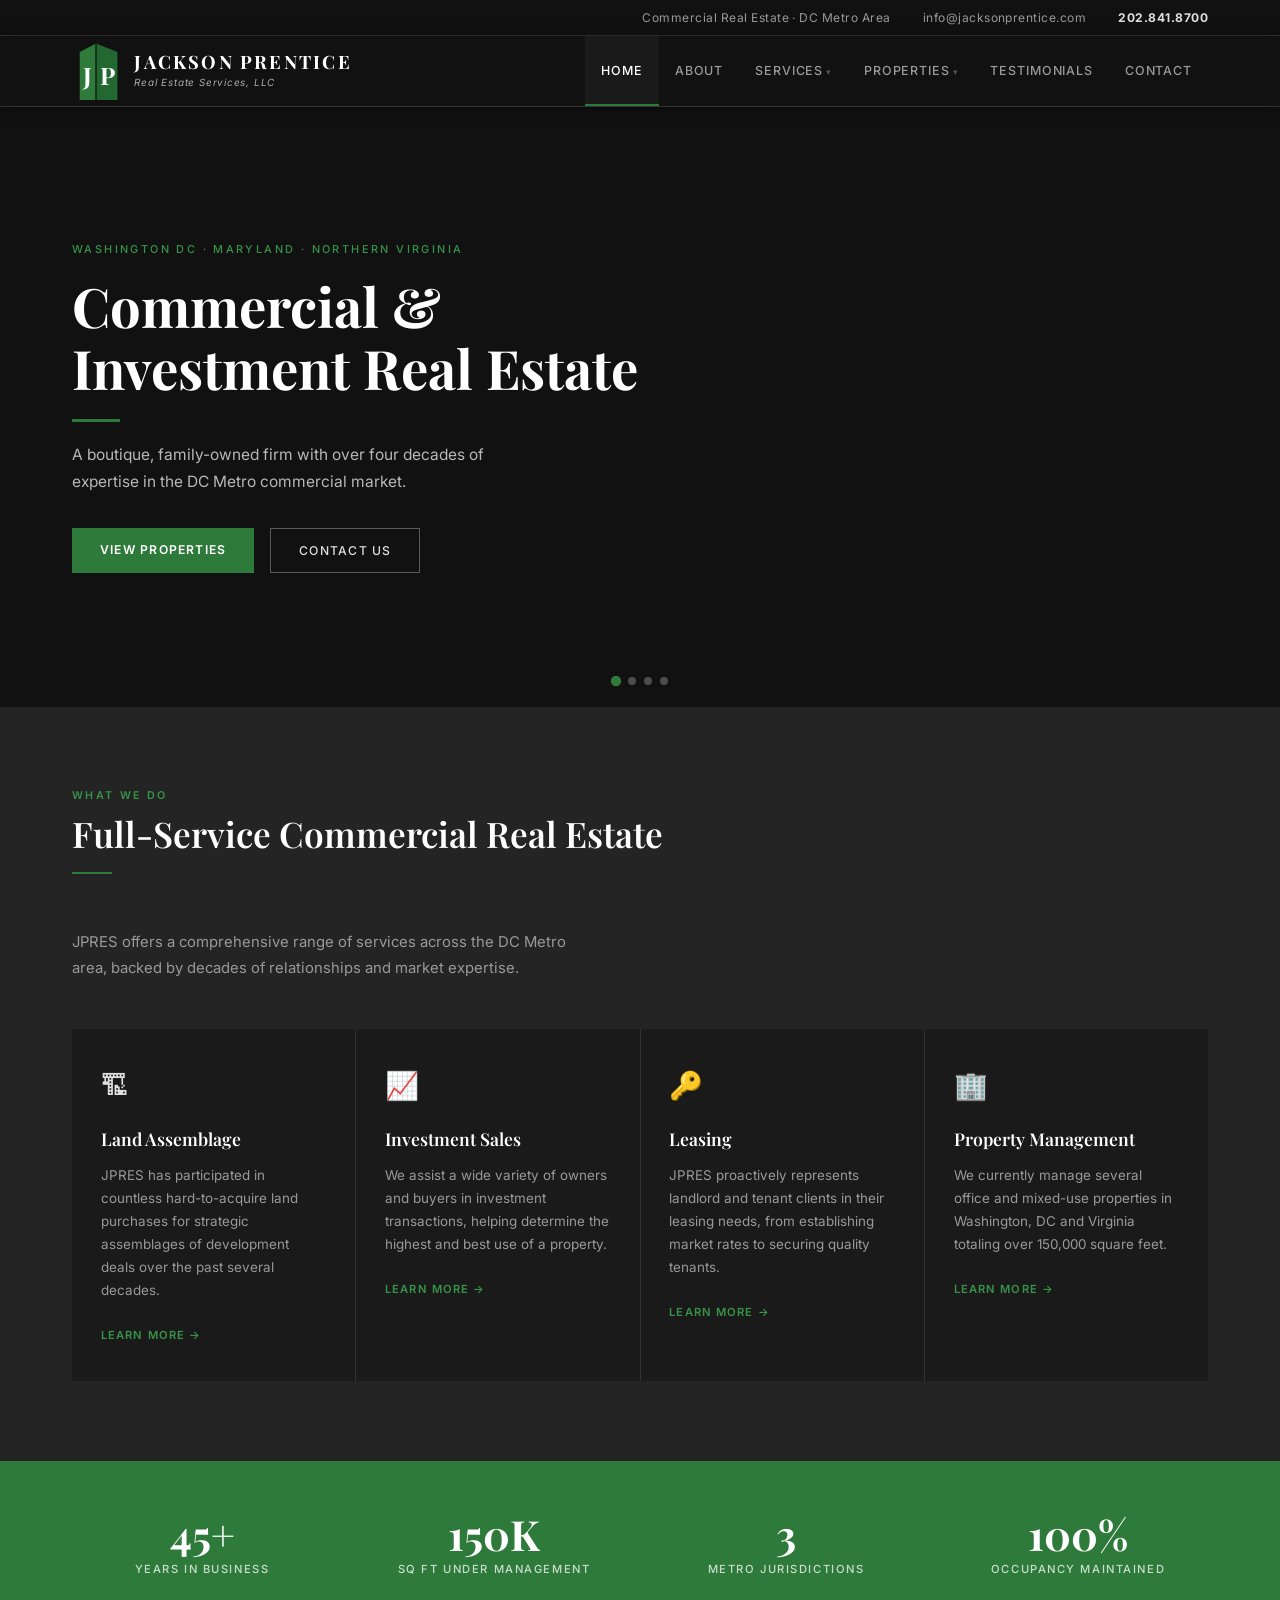
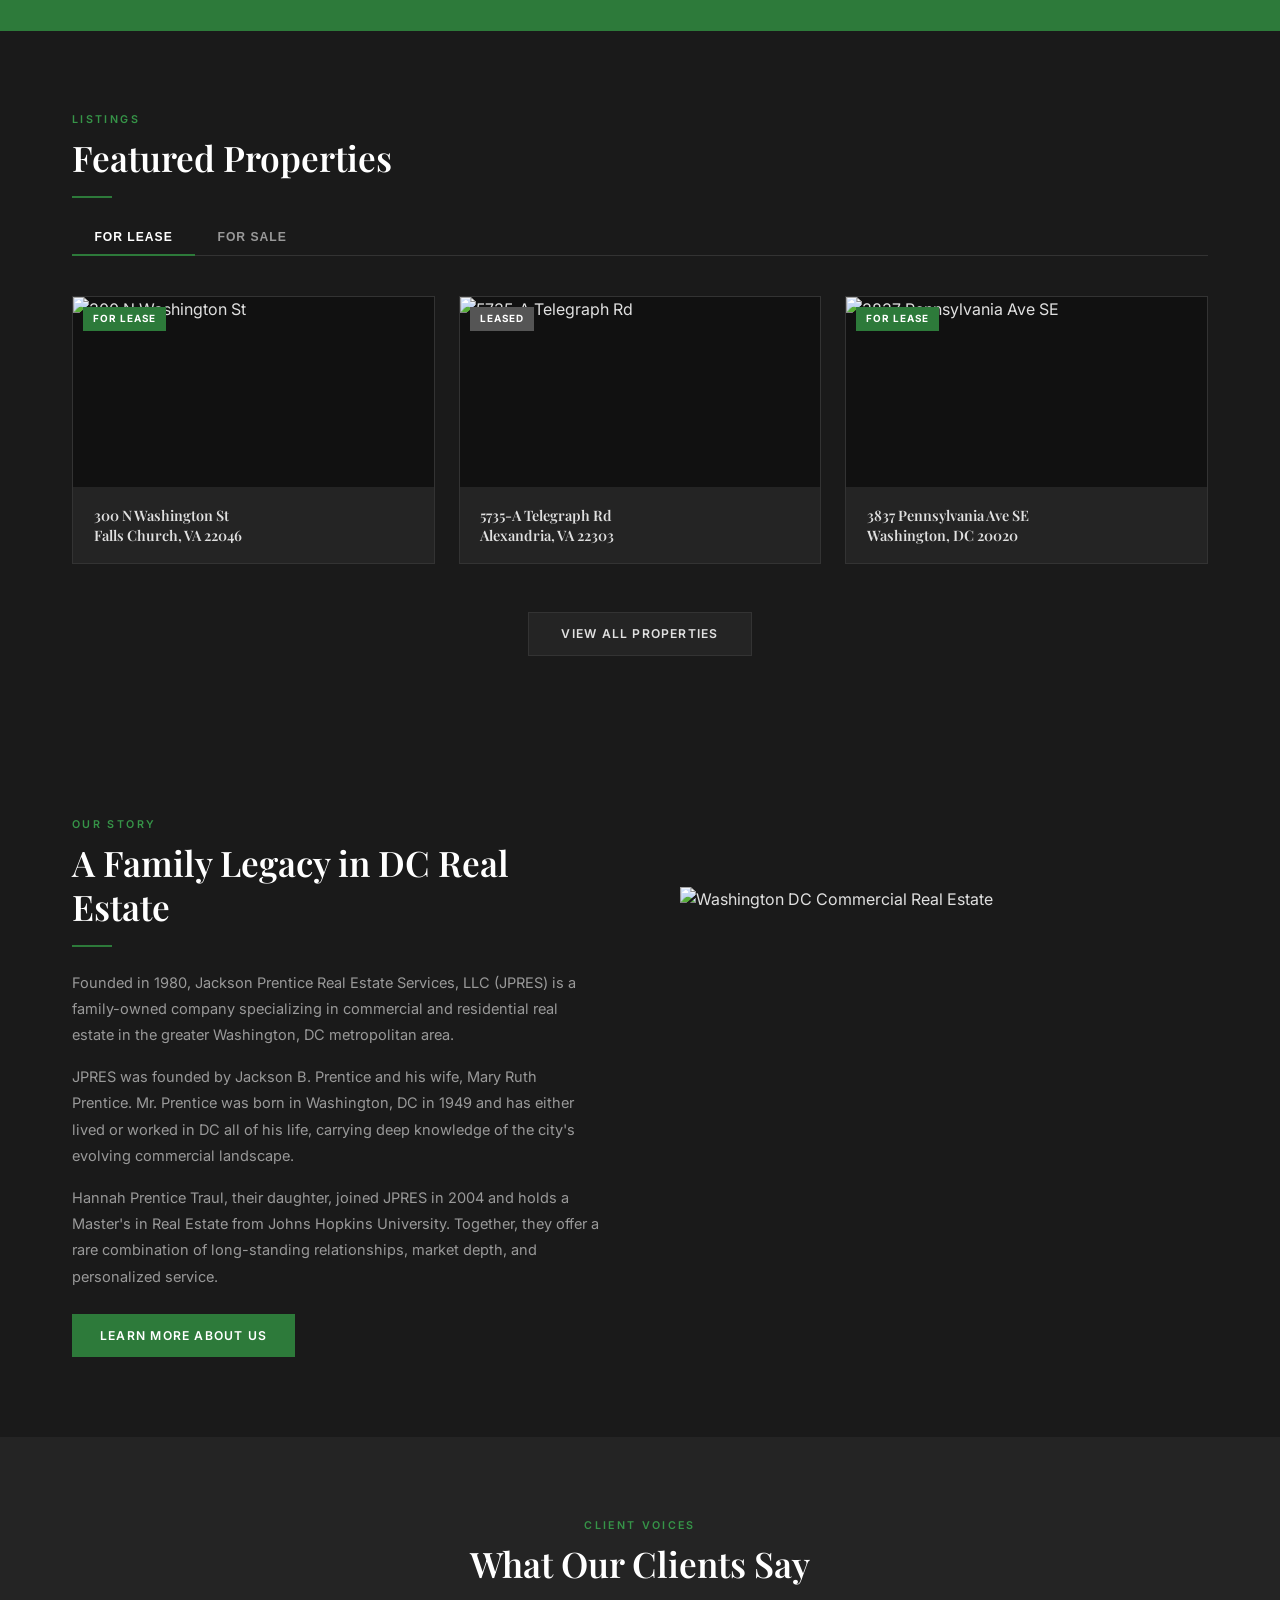
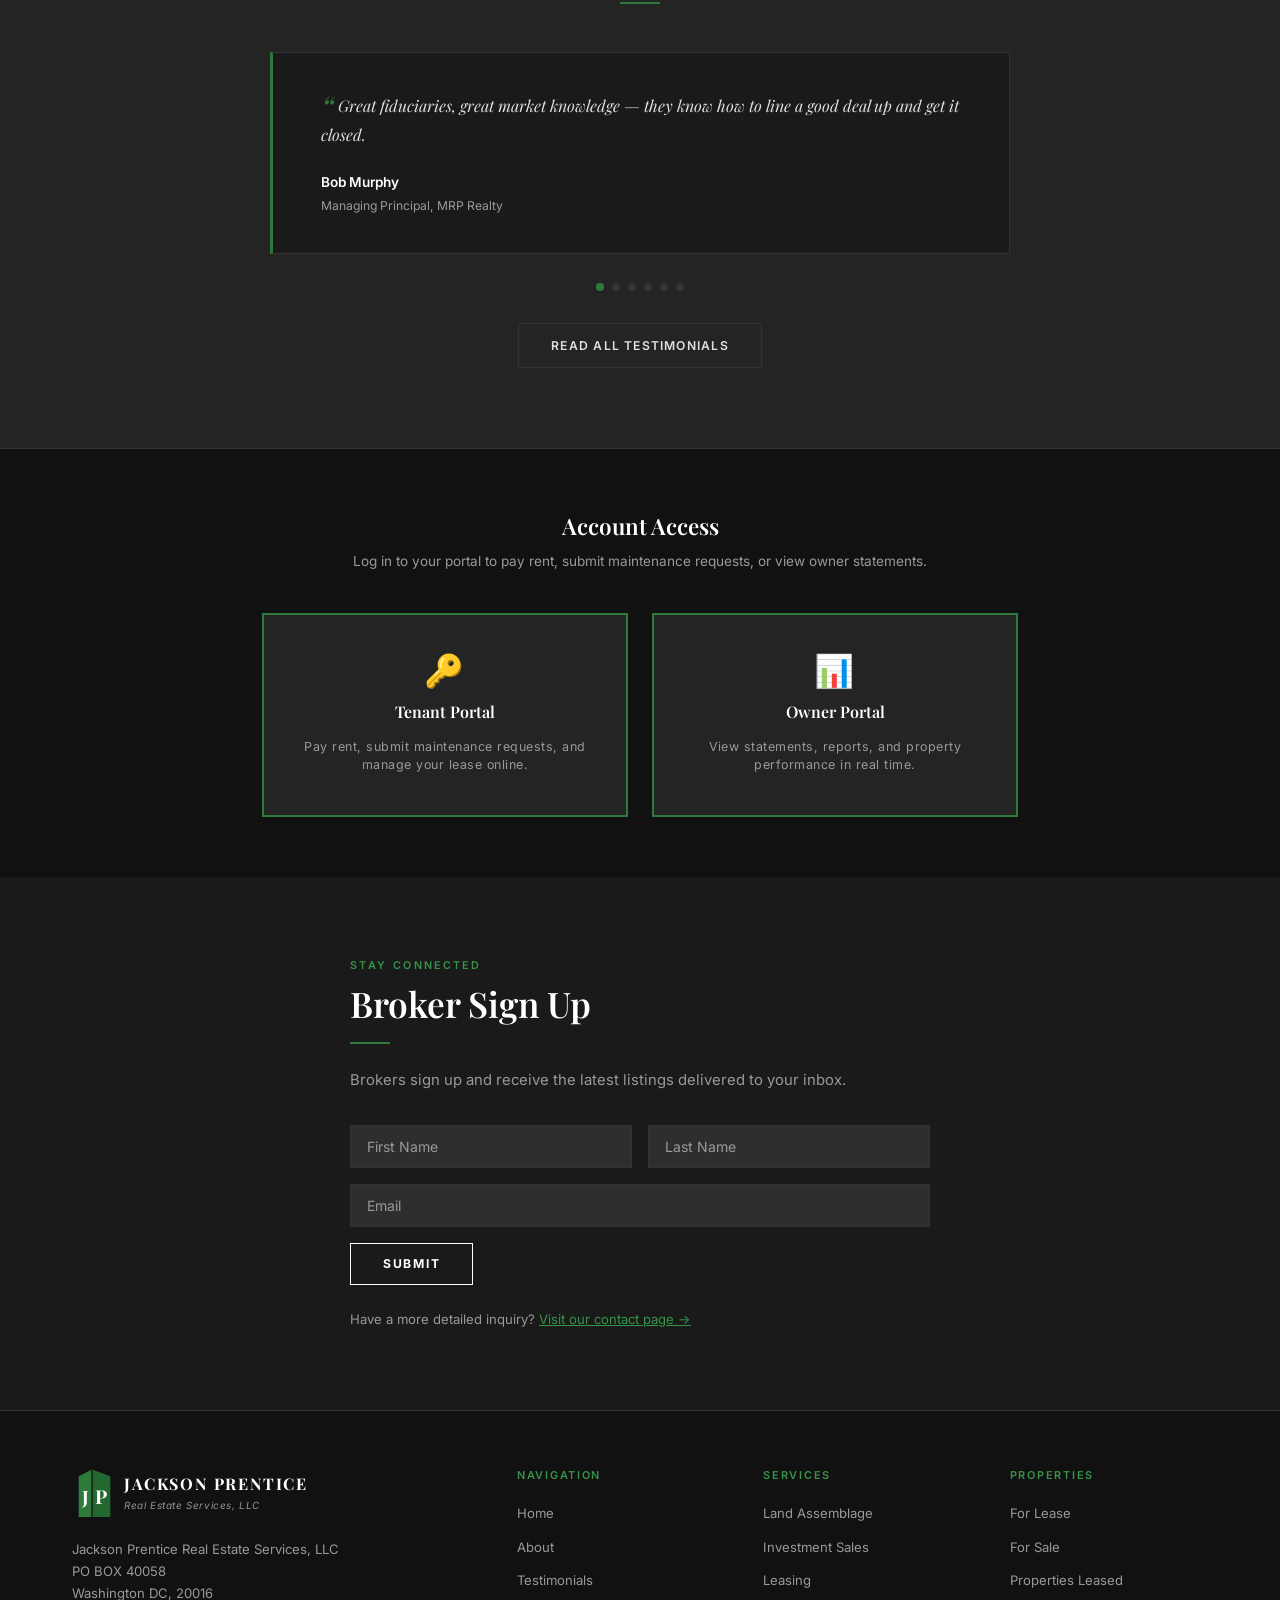
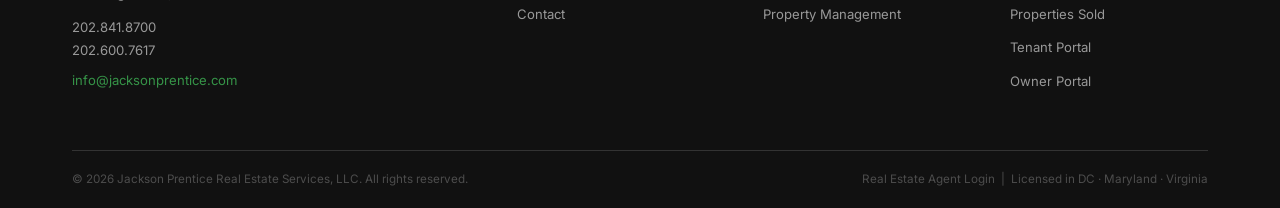
==== index.html @ 0c555060 "Switch J and P font to Playfair Display to match original logo" ====
<!DOCTYPE html>
<html lang="en">
<head>
<meta charset="UTF-8">
<meta name="viewport" content="width=device-width, initial-scale=1.0">
<title>Jackson Prentice Real Estate Services | Washington DC Commercial Real Estate</title>
<meta name="description" content="Jackson Prentice Real Estate Services specializes in buying and selling commercial and investment real estate in Washington DC, Northern Virginia, and the DC Metropolitan Area.">
<link rel="preconnect" href="https://fonts.googleapis.com">
<link rel="preconnect" href="https://fonts.gstatic.com" crossorigin>
<link href="https://fonts.googleapis.com/css2?family=Playfair+Display:wght@400;500;600;700&family=Inter:wght@300;400;500;600&display=swap" rel="stylesheet">
<link rel="stylesheet" href="shared.css">
</head>
<body>

<!-- TOP BAR -->
<div class="top-bar">
  <div class="inner">
    <span>Commercial Real Estate · DC Metro Area</span>
    <a href="mailto:info@jacksonprentice.com">info@jacksonprentice.com</a>
    <a href="tel:2028418700"><strong>202.841.8700</strong></a>
  </div>
</div>

<!-- NAV -->
<nav>
  <div class="nav-inner">
    <a href="index.html" class="logo">
      <svg class="logo-icon" viewBox="0 0 56 72" xmlns="http://www.w3.org/2000/svg"><polygon points="9,14 28,4 28,70 9,70" fill="#2d7a3a"/><polygon points="28,4 53,14 53,70 28,70" fill="#236830"/><line x1="28" y1="4" x2="28" y2="70" stroke="#111" stroke-width="1.5"/><text x="18" y="52" font-family="Playfair Display,serif" font-size="28" font-weight="700" fill="white" text-anchor="middle">J</text><text x="41" y="52" font-family="Playfair Display,serif" font-size="28" font-weight="700" fill="white" text-anchor="middle">P</text></svg>
      <div class="logo-text">
        <span class="logo-title">Jackson Prentice</span>
        <span class="logo-sub">Real Estate Services, LLC</span>
      </div>
    </a>
    <ul class="nav-links">
      <li><a href="index.html" class="active">Home</a></li>
      <li><a href="about.html">About</a></li>
      <li class="has-dropdown">
        <a href="services.html">Services</a>
        <ul class="dropdown">
          <li><a href="services.html#land-assemblage">Land Assemblage</a></li>
          <li><a href="services.html#investment-sales">Investment Sales</a></li>
          <li><a href="services.html#leasing">Leasing</a></li>
          <li><a href="property-management.html">Property Management</a></li>
        </ul>
      </li>
      <li class="has-dropdown">
        <a href="listings.html">Properties</a>
        <ul class="dropdown">
          <li><a href="listings.html#for-lease">For Lease</a></li>
          <li><a href="listings.html#for-sale">For Sale</a></li>
          <li><a href="listings.html#leased">Properties Leased</a></li>
          <li><a href="listings.html#sold">Properties Sold</a></li>
          <li><a href="listings.html#residential">Residential</a></li>
        </ul>
      </li>
      <li><a href="testimonials.html">Testimonials</a></li>
      <li><a href="contact.html">Contact</a></li>
    </ul>
    <button class="hamburger" onclick="document.querySelector('.mobile-nav').classList.add('open')" aria-label="Open menu">
      <span></span><span></span><span></span>
    </button>
  </div>
</nav>

<!-- MOBILE NAV -->
<div class="mobile-nav">
  <button class="mobile-nav-close" onclick="this.parentElement.classList.remove('open')">✕</button>
  <a href="index.html">Home</a>
  <a href="about.html">About</a>
  <a href="services.html">Services</a>
  <a href="services.html#land-assemblage" class="sub">Land Assemblage</a>
  <a href="services.html#investment-sales" class="sub">Investment Sales</a>
  <a href="services.html#leasing" class="sub">Leasing</a>
  <a href="property-management.html" class="sub">Property Management</a>
  <a href="listings.html">Properties</a>
  <a href="testimonials.html">Testimonials</a>
  <a href="contact.html">Contact</a>
  <a href="tel:2028418700" style="margin-top:1.5rem;color:var(--green-hover);">202.841.8700</a>
</div>

<!-- HERO -->
<section class="hero">
  <div class="slide active" style="background-image:url('https://www.jacksonprentice.com/wp-content/uploads/2016/03/img3-1600x625.jpg')"></div>
  <div class="slide" style="background-image:url('https://www.jacksonprentice.com/wp-content/uploads/2016/03/slide2-1600x625.jpg')"></div>
  <div class="slide" style="background-image:url('https://www.jacksonprentice.com/wp-content/uploads/2016/03/slide3-1600x625.jpg')"></div>
  <div class="slide" style="background-image:url('https://www.jacksonprentice.com/wp-content/uploads/2016/03/slide4-1600x625.jpg')"></div>
  <div class="hero-content">
    <span class="hero-eyebrow">Washington DC · Maryland · Northern Virginia</span>
    <h1>Commercial &amp; Investment Real Estate</h1>
    <div class="hero-line"></div>
    <p>A boutique, family-owned firm with over four decades of expertise in the DC Metro commercial market.</p>
    <div class="hero-btns">
      <a href="listings.html" class="btn-green">View Properties</a>
      <a href="contact.html" class="btn-outline">Contact Us</a>
    </div>
  </div>
  <div class="slide-dots">
    <button class="dot active" onclick="goToSlide(0)"></button>
    <button class="dot" onclick="goToSlide(1)"></button>
    <button class="dot" onclick="goToSlide(2)"></button>
    <button class="dot" onclick="goToSlide(3)"></button>
  </div>
</section>

<!-- SERVICES -->
<section class="services" id="services">
  <div class="container">
    <div class="services-header">
      <div>
        <span class="section-label">What We Do</span>
        <h2 class="section-title">Full-Service Commercial Real Estate</h2>
        <div class="section-divider"></div>
      </div>
      <p class="section-intro">JPRES offers a comprehensive range of services across the DC Metro area, backed by decades of relationships and market expertise.</p>
    </div>
    <div class="services-grid">
      <div class="service-card">
        <span class="service-icon">🏗</span>
        <h3>Land Assemblage</h3>
        <p>JPRES has participated in countless hard-to-acquire land purchases for strategic assemblages of development deals over the past several decades.</p>
        <a href="services.html#land-assemblage" class="service-link">Learn More →</a>
      </div>
      <div class="service-card">
        <span class="service-icon">📈</span>
        <h3>Investment Sales</h3>
        <p>We assist a wide variety of owners and buyers in investment transactions, helping determine the highest and best use of a property.</p>
        <a href="services.html#investment-sales" class="service-link">Learn More →</a>
      </div>
      <div class="service-card">
        <span class="service-icon">🔑</span>
        <h3>Leasing</h3>
        <p>JPRES proactively represents landlord and tenant clients in their leasing needs, from establishing market rates to securing quality tenants.</p>
        <a href="services.html#leasing" class="service-link">Learn More →</a>
      </div>
      <div class="service-card">
        <span class="service-icon">🏢</span>
        <h3>Property Management</h3>
        <p>We currently manage several office and mixed-use properties in Washington, DC and Virginia totaling over 150,000 square feet.</p>
        <a href="property-management.html" class="service-link">Learn More →</a>
      </div>
    </div>
  </div>
</section>

<!-- STATS -->
<div class="stats-band">
  <div class="container">
    <div class="stats-grid">
      <div><div class="stat-num">45+</div><div class="stat-label">Years in Business</div></div>
      <div><div class="stat-num">150K</div><div class="stat-label">Sq Ft Under Management</div></div>
      <div><div class="stat-num">3</div><div class="stat-label">Metro Jurisdictions</div></div>
      <div><div class="stat-num">100%</div><div class="stat-label">Occupancy Maintained</div></div>
    </div>
  </div>
</div>

<!-- PROPERTIES -->
<section class="properties" id="properties">
  <div class="container">
    <span class="section-label">Listings</span>
    <h2 class="section-title">Featured Properties</h2>
    <div class="section-divider"></div>
    <div class="prop-tabs">
      <button class="prop-tab active" onclick="switchTab(this,'for-lease')">For Lease</button>
      <button class="prop-tab" onclick="switchTab(this,'for-sale')">For Sale</button>
    </div>
    <div class="prop-panel active" id="for-lease">
      <div class="prop-grid">
        <a href="listing-300-n-washington.html" class="prop-card">
          <div class="prop-img">
            <img src="https://www.jacksonprentice.com/wp-content/uploads/2016/08/IMG_3633-300x225.jpg" alt="300 N Washington St" loading="lazy">
            <span class="prop-badge">For Lease</span>
          </div>
          <div class="prop-info"><h4>300 N Washington St<br>Falls Church, VA 22046</h4></div>
        </a>
        <a href="listing-5735-telegraph.html" class="prop-card">
          <div class="prop-img">
            <img src="https://www.jacksonprentice.com/wp-content/uploads/2016/08/Main-photo-300x198.jpg" alt="5735-A Telegraph Rd" loading="lazy">
            <span class="prop-badge leased">Leased</span>
          </div>
          <div class="prop-info"><h4>5735-A Telegraph Rd<br>Alexandria, VA 22303</h4></div>
        </a>
        <a href="listing-3837-pennsylvania.html" class="prop-card">
          <div class="prop-img">
            <img src="https://www.jacksonprentice.com/wp-content/uploads/2016/08/3837-Pennsylvania-Avenue-300x225.jpg" alt="3837 Pennsylvania Ave SE" loading="lazy">
            <span class="prop-badge">For Lease</span>
          </div>
          <div class="prop-info"><h4>3837 Pennsylvania Ave SE<br>Washington, DC 20020</h4></div>
        </a>
      </div>
      <div class="prop-cta"><a href="listings.html" class="btn-dark">View All Properties</a></div>
    </div>
    <div class="prop-panel" id="for-sale">
      <div class="prop-grid">
        <a href="listing-7300-pearl.html" class="prop-card">
          <div class="prop-img">
            <img src="https://www.jacksonprentice.com/wp-content/uploads/2016/08/1442851601-300x216.jpg" alt="7300 Pearl St Bethesda" loading="lazy">
            <span class="prop-badge sale">For Sale</span>
          </div>
          <div class="prop-info"><h4>7300 Pearl St<br>Bethesda, MD 20814</h4></div>
        </a>
      </div>
      <div class="prop-cta"><a href="listings.html#for-sale" class="btn-dark">View All Sale Properties</a></div>
    </div>
  </div>
</section>

<!-- ABOUT STRIP -->
<section class="about-strip" id="about">
  <div class="container">
    <div class="about-inner">
      <div class="about-text">
        <span class="section-label">Our Story</span>
        <h2 class="section-title">A Family Legacy in DC Real Estate</h2>
        <div class="section-divider"></div>
        <p>Founded in 1980, Jackson Prentice Real Estate Services, LLC (JPRES) is a family-owned company specializing in commercial and residential real estate in the greater Washington, DC metropolitan area.</p>
        <p>JPRES was founded by Jackson B. Prentice and his wife, Mary Ruth Prentice. Mr. Prentice was born in Washington, DC in 1949 and has either lived or worked in DC all of his life, carrying deep knowledge of the city's evolving commercial landscape.</p>
        <p>Hannah Prentice Traul, their daughter, joined JPRES in 2004 and holds a Master's in Real Estate from Johns Hopkins University. Together, they offer a rare combination of long-standing relationships, market depth, and personalized service.</p>
        <a href="about.html" class="btn-green" style="margin-top:0.5rem;display:inline-block;">Learn More About Us</a>
      </div>
      <div class="about-img-wrapper">
        <img src="https://www.jacksonprentice.com/wp-content/uploads/2016/03/slide2-1600x625.jpg" alt="Washington DC Commercial Real Estate">
        <div class="about-img-accent"></div>
      </div>
    </div>
  </div>
</section>

<!-- TESTIMONIALS PREVIEW -->
<section class="testimonials" id="testimonials">
  <div class="container">
    <div class="testi-header">
      <span class="section-label">Client Voices</span>
      <h2 class="section-title">What Our Clients Say</h2>
      <div class="section-divider"></div>
    </div>
    <div class="testi-slider">
      <div class="testi-track" id="testiTrack">
        <div class="testi-slide"><div class="testi-card">
          <p class="testi-quote">Great fiduciaries, great market knowledge — they know how to line a good deal up and get it closed.</p>
          <div class="testi-author">Bob Murphy</div><div class="testi-role">Managing Principal, MRP Realty</div>
        </div></div>
        <div class="testi-slide"><div class="testi-card">
          <p class="testi-quote">When I was looking for a management company, the name Jackson Prentice Real Estate Services came up over and over again. They have exceeded my expectations.</p>
          <div class="testi-author">Peggy Banks</div><div class="testi-role">Property Owner</div>
        </div></div>
        <div class="testi-slide"><div class="testi-card">
          <p class="testi-quote">I have known Jackson my entire career. He was one of the earliest real estate professionals I worked with — his integrity is unmatched.</p>
          <div class="testi-author">Douglas Jemal</div><div class="testi-role">Founder & President, Douglas Development Corporation</div>
        </div></div>
        <div class="testi-slide"><div class="testi-card">
          <p class="testi-quote">Jackson Prentice has been our go-to firm for all our real estate needs over the last five years. Our requests have been challenging, but they have consistently delivered.</p>
          <div class="testi-author">Eric Gilliland</div><div class="testi-role">General Manager, Capital Bikeshare</div>
        </div></div>
        <div class="testi-slide"><div class="testi-card">
          <p class="testi-quote">I have worked with Jackson and Hannah for nearly 20 years. They have represented Rock Creek on both leasing and sale assignments in a variety of locations.</p>
          <div class="testi-author">Gary Schlager</div><div class="testi-role">Principal, Rock Creek Property Group</div>
        </div></div>
        <div class="testi-slide"><div class="testi-card">
          <p class="testi-quote">Negotiations were challenging, but Jackson Prentice negotiated a lease that was both fair and favorable. I found them to be responsive, knowledgeable, and professional.</p>
          <div class="testi-author">Dr. Joanne Simpson</div><div class="testi-role">Alexandria Associates in Dermatology</div>
        </div></div>
      </div>
    </div>
    <div class="testi-nav" id="testiNav"></div>
    <div style="text-align:center;margin-top:2rem;"><a href="testimonials.html" class="btn-dark">Read All Testimonials</a></div>
  </div>
</section>

<!-- PORTALS -->
<div class="portals">
  <div class="portals-heading">
    <h2>Account Access</h2>
    <p>Log in to your portal to pay rent, submit maintenance requests, or view owner statements.</p>
  </div>
  <div class="portals-grid">
    <a href="http://jpres.twa.rentmanager.com/" class="portal-btn" target="_blank">
      <span class="portal-icon">🔑</span>
      <span class="portal-title">Tenant Portal</span>
      <span class="portal-desc">Pay rent, submit maintenance requests, and manage your lease online.</span>
    </a>
    <a href="http://jpres.owa.rentmanager.com/" class="portal-btn" target="_blank">
      <span class="portal-icon">📊</span>
      <span class="portal-title">Owner Portal</span>
      <span class="portal-desc">View statements, reports, and property performance in real time.</span>
    </a>
  </div>
</div>

<!-- BROKER SIGNUP -->
<section class="broker-signup" id="contact">
  <div class="container">
    <div class="broker-inner">
      <span class="section-label">Stay Connected</span>
      <h2 class="section-title">Broker Sign Up</h2>
      <div class="section-divider"></div>
      <p class="section-intro">Brokers sign up and receive the latest listings delivered to your inbox.</p>
      <form class="signup-form" onsubmit="handleSignup(event)">
        <div class="form-row">
          <input type="text" placeholder="First Name" required>
          <input type="text" placeholder="Last Name" required>
        </div>
        <input type="email" placeholder="Email" required>
        <button type="submit">Submit</button>
      </form>
      <p id="signup-msg" style="font-size:0.82rem;color:var(--green-hover);margin-top:0.75rem;display:none;">✓ Thank you! You'll receive our latest listings shortly.</p>
      <p style="margin-top:1.5rem;font-size:0.82rem;color:var(--text-muted);">Have a more detailed inquiry? <a href="contact.html" style="color:var(--green-hover);">Visit our contact page →</a></p>
    </div>
  </div>
</section>

<!-- FOOTER -->
<footer>
  <div class="container">
    <div class="footer-grid">
      <div class="footer-brand">
        <div class="footer-logo-row">
          <svg class="footer-logo-icon" viewBox="0 0 48 62" xmlns="http://www.w3.org/2000/svg"><polygon points="8,11 24,3 24,60 8,60" fill="#2d7a3a"/><polygon points="24,3 46,11 46,60 24,60" fill="#236830"/><line x1="24" y1="3" x2="24" y2="60" stroke="#111" stroke-width="1.5"/><text x="16" y="44" font-family="Playfair Display,serif" font-size="22" font-weight="700" fill="white" text-anchor="middle">J</text><text x="35" y="44" font-family="Playfair Display,serif" font-size="23" font-weight="700" fill="white" text-anchor="middle">P</text></svg>
          <div>
            <div class="footer-logo-title">Jackson Prentice</div>
            <span class="footer-logo-sub">Real Estate Services, LLC</span>
          </div>
        </div>
        <p>Jackson Prentice Real Estate Services, LLC<br>PO BOX 40058<br>Washington DC, 20016</p>
        <p style="margin-top:0.75rem;"><a href="tel:2028418700">202.841.8700</a><br><a href="tel:2026007617">202.600.7617</a></p>
        <p style="margin-top:0.5rem;"><a href="mailto:info@jacksonprentice.com" style="color:var(--green-hover);">info@jacksonprentice.com</a></p>
      </div>
      <div class="footer-col">
        <h4>Navigation</h4>
        <ul>
          <li><a href="index.html">Home</a></li>
          <li><a href="about.html">About</a></li>
          <li><a href="testimonials.html">Testimonials</a></li>
          <li><a href="contact.html">Contact</a></li>
        </ul>
      </div>
      <div class="footer-col">
        <h4>Services</h4>
        <ul>
          <li><a href="services.html#land-assemblage">Land Assemblage</a></li>
          <li><a href="services.html#investment-sales">Investment Sales</a></li>
          <li><a href="services.html#leasing">Leasing</a></li>
          <li><a href="property-management.html">Property Management</a></li>
        </ul>
      </div>
      <div class="footer-col">
        <h4>Properties</h4>
        <ul>
          <li><a href="listings.html#for-lease">For Lease</a></li>
          <li><a href="listings.html#for-sale">For Sale</a></li>
          <li><a href="listings.html#leased">Properties Leased</a></li>
          <li><a href="listings.html#sold">Properties Sold</a></li>
          <li><a href="http://jpres.twa.rentmanager.com/" target="_blank">Tenant Portal</a></li>
          <li><a href="http://jpres.owa.rentmanager.com/" target="_blank">Owner Portal</a></li>
        </ul>
      </div>
    </div>
    <div class="footer-bottom">
      <span>© 2026 Jackson Prentice Real Estate Services, LLC. All rights reserved.</span>
      <span><a href="#">Real Estate Agent Login</a> &nbsp;|&nbsp; Licensed in DC · Maryland · Virginia</span>
    </div>
  </div>
</footer>

<script src="shared.js"></script>
<script>
  // Hero Slideshow
  let currentSlide = 0;
  const slides = document.querySelectorAll('.slide');
  const dots = document.querySelectorAll('.dot');
  function goToSlide(n) {
    slides[currentSlide].classList.remove('active');
    dots[currentSlide].classList.remove('active');
    currentSlide = n;
    slides[currentSlide].classList.add('active');
    dots[currentSlide].classList.add('active');
  }
  setInterval(() => goToSlide((currentSlide + 1) % slides.length), 5000);
</script>
</body>
</html>
---- shared.css ----
*, *::before, *::after { box-sizing: border-box; margin: 0; padding: 0; }

:root {
  --bg:        #1a1a1a;
  --bg-dark:   #111111;
  --bg-card:   #242424;
  --bg-input:  #2e2e2e;
  --green:     #2d7a3a;
  --green-hover: #369448;
  --white:     #ffffff;
  --text:      #e0e0e0;
  --text-muted:#999999;
  --border:    #333333;
  --transition: 0.25s ease;
}

html { scroll-behavior: smooth; }
body {
  font-family: 'Inter', sans-serif;
  color: var(--text);
  background: var(--bg);
  line-height: 1.6;
  overflow-x: hidden;
}

/* TOP BAR */
.top-bar {
  background: var(--bg-dark);
  color: var(--text-muted);
  font-size: 0.75rem;
  letter-spacing: 0.04em;
  padding: 8px 0;
  border-bottom: 1px solid var(--border);
}
.top-bar .inner {
  max-width: 1200px; margin: 0 auto; padding: 0 2rem;
  display: flex; justify-content: flex-end; align-items: center; gap: 2rem;
}
.top-bar a { color: var(--text-muted); text-decoration: none; transition: color var(--transition); }
.top-bar a:hover { color: var(--green-hover); }
.top-bar strong { color: var(--text); }

/* NAV */
nav {
  position: sticky; top: 0; z-index: 100;
  background: var(--bg-dark);
  border-bottom: 1px solid var(--border);
  box-shadow: 0 2px 16px rgba(0,0,0,0.4);
}
.nav-inner {
  max-width: 1200px; margin: 0 auto; padding: 0 2rem;
  display: flex; align-items: center; justify-content: space-between; height: 70px;
}
.logo { display: flex; align-items: center; gap: 0.9rem; text-decoration: none; }
.logo-icon {
  width: 48px; height: auto;
  flex-shrink: 0;
}
.logo-text { display: flex; flex-direction: column; }
.logo-title {
  font-family: 'Playfair Display', serif;
  font-size: 1.15rem; font-weight: 700; color: var(--white);
  line-height: 1.1; letter-spacing: 0.12em; text-transform: uppercase;
}
.logo-sub {
  font-size: 0.62rem; letter-spacing: 0.08em;
  color: rgba(255,255,255,0.65); margin-top: 3px; font-style: italic;
  text-transform: none;
}
.nav-links { display: flex; align-items: center; gap: 0; list-style: none; }
.nav-links > li { position: relative; }
.nav-links > li > a {
  display: block; padding: 0 1rem; height: 70px; line-height: 70px;
  color: var(--text-muted); text-decoration: none;
  font-size: 0.78rem; letter-spacing: 0.07em; text-transform: uppercase; font-weight: 500;
  transition: color var(--transition), background var(--transition);
  white-space: nowrap;
}
.nav-links > li > a:hover,
.nav-links > li:hover > a,
.nav-links > li > a.active { color: var(--white); background: rgba(255,255,255,0.04); }
.nav-links > li > a.active { border-bottom: 2px solid var(--green); }
.nav-links .has-dropdown > a::after { content: ' ▾'; font-size: 0.58rem; opacity: 0.5; }
.dropdown {
  display: none; position: absolute; top: 100%; left: 0;
  background: var(--bg-card); min-width: 200px;
  border-top: 2px solid var(--green);
  box-shadow: 0 8px 24px rgba(0,0,0,0.5); list-style: none; z-index: 200;
}
.nav-links .has-dropdown:hover .dropdown { display: block; }
.dropdown li a {
  display: block; padding: 0.65rem 1.2rem;
  color: var(--text-muted); text-decoration: none;
  font-size: 0.78rem; letter-spacing: 0.03em;
  transition: color var(--transition), background var(--transition);
  border-bottom: 1px solid var(--border);
}
.dropdown li a:hover { color: var(--white); background: rgba(255,255,255,0.04); }
.hamburger { display: none; background: none; border: none; cursor: pointer; flex-direction: column; gap: 5px; padding: 4px; }
.hamburger span { display: block; width: 22px; height: 2px; background: var(--text); border-radius: 2px; }

/* PAGE HERO (inner pages) */
.page-hero {
  background: var(--bg-dark);
  padding: 72px 0 60px;
  border-bottom: 1px solid var(--border);
  position: relative;
  overflow: hidden;
}
.page-hero::before {
  content: '';
  position: absolute; inset: 0;
  background: linear-gradient(135deg, rgba(45,122,58,0.08) 0%, transparent 60%);
  pointer-events: none;
}
.page-hero-inner { max-width: 1200px; margin: 0 auto; padding: 0 2rem; }
.page-hero-eyebrow {
  font-size: 0.68rem; letter-spacing: 0.22em; text-transform: uppercase;
  color: var(--green-hover); margin-bottom: 0.75rem; font-weight: 500; display: block;
}
.page-hero h1 {
  font-family: 'Playfair Display', serif;
  font-size: clamp(1.8rem, 4vw, 2.8rem); font-weight: 700;
  color: var(--white); line-height: 1.2; margin-bottom: 1rem;
}
.page-hero p {
  color: rgba(255,255,255,0.6); font-size: 0.95rem;
  max-width: 520px; line-height: 1.75;
}
.page-hero-line { width: 48px; height: 3px; background: var(--green); margin-bottom: 1.2rem; }
.breadcrumb {
  font-size: 0.72rem; color: var(--text-muted); margin-bottom: 1.2rem;
  display: flex; align-items: center; gap: 0.5rem;
}
.breadcrumb a { color: var(--text-muted); text-decoration: none; transition: color var(--transition); }
.breadcrumb a:hover { color: var(--green-hover); }
.breadcrumb span { color: var(--border); }

/* HERO (homepage) */
.hero { position: relative; height: 600px; overflow: hidden; background: var(--bg-dark); }
.slide { position: absolute; inset: 0; opacity: 0; transition: opacity 1.2s ease; background-size: cover; background-position: center; }
.slide.active { opacity: 1; }
.slide::after {
  content: ''; position: absolute; inset: 0;
  background: linear-gradient(to right, rgba(17,17,17,0.88) 40%, rgba(17,17,17,0.45) 100%);
}
.hero-content {
  position: absolute; inset: 0; z-index: 2;
  display: flex; flex-direction: column; justify-content: center;
  padding: 0 2rem; max-width: 1200px; margin: 0 auto; left: 0; right: 0;
}
.hero-eyebrow {
  font-size: 0.68rem; letter-spacing: 0.22em; text-transform: uppercase;
  color: var(--green-hover); margin-bottom: 1rem; font-weight: 500;
}
.hero h1 {
  font-family: 'Playfair Display', serif;
  font-size: clamp(2rem, 5vw, 3.4rem); font-weight: 700;
  color: var(--white); line-height: 1.15; max-width: 600px; margin-bottom: 1.2rem;
}
.hero-line { width: 48px; height: 3px; background: var(--green); margin-bottom: 1.2rem; }
.hero p { color: rgba(255,255,255,0.7); font-size: 0.97rem; max-width: 460px; line-height: 1.75; margin-bottom: 2rem; }
.hero-btns { display: flex; gap: 1rem; flex-wrap: wrap; }
.btn-green {
  background: var(--green); color: white; padding: 0.75rem 1.75rem;
  font-size: 0.76rem; letter-spacing: 0.1em; text-transform: uppercase; font-weight: 600;
  text-decoration: none; display: inline-block; transition: background var(--transition);
}
.btn-green:hover { background: var(--green-hover); }
.btn-outline {
  border: 1px solid rgba(255,255,255,0.3); color: var(--text); padding: 0.75rem 1.75rem;
  font-size: 0.76rem; letter-spacing: 0.1em; text-transform: uppercase; font-weight: 500;
  text-decoration: none; display: inline-block; transition: border-color var(--transition), color var(--transition);
}
.btn-outline:hover { border-color: var(--green-hover); color: white; }
.slide-dots {
  position: absolute; bottom: 1.4rem; left: 50%; transform: translateX(-50%);
  z-index: 3; display: flex; gap: 8px;
}
.dot {
  width: 8px; height: 8px; border-radius: 50%;
  background: rgba(255,255,255,0.25); cursor: pointer; border: none;
  transition: background var(--transition), transform var(--transition);
}
.dot.active { background: var(--green); transform: scale(1.3); }

/* SECTION COMMONS */
section { padding: 80px 0; }
.container { max-width: 1200px; margin: 0 auto; padding: 0 2rem; }
.section-label {
  font-size: 0.67rem; letter-spacing: 0.22em; text-transform: uppercase;
  color: var(--green-hover); font-weight: 600; margin-bottom: 0.5rem; display: block;
}
.section-title {
  font-family: 'Playfair Display', serif;
  font-size: clamp(1.5rem, 3.5vw, 2.2rem); font-weight: 600;
  color: var(--white); line-height: 1.25; margin-bottom: 1rem;
}
.section-divider { width: 40px; height: 2px; background: var(--green); margin-bottom: 1.4rem; }
.section-intro { color: var(--text-muted); font-size: 0.93rem; max-width: 520px; line-height: 1.75; }

/* SERVICES */
.services { background: var(--bg-card); }
.services-header {
  display: flex; align-items: flex-end; justify-content: space-between;
  gap: 2rem; margin-bottom: 3rem; flex-wrap: wrap;
}
.services-grid { display: grid; grid-template-columns: repeat(4, 1fr); gap: 1px; background: var(--border); }
.service-card {
  background: var(--bg); padding: 2.2rem 1.8rem; position: relative;
  overflow: hidden; transition: background var(--transition); cursor: default;
}
.service-card::before {
  content: ''; position: absolute; bottom: 0; left: 0; right: 0; height: 3px;
  background: var(--green); transform: scaleX(0); transform-origin: left;
  transition: transform 0.35s ease;
}
.service-card:hover { background: var(--bg-card); }
.service-card:hover::before { transform: scaleX(1); }
.service-icon { font-size: 1.7rem; margin-bottom: 1.1rem; display: block; }
.service-card h3 {
  font-family: 'Playfair Display', serif; font-size: 1.1rem;
  font-weight: 600; color: var(--white); margin-bottom: 0.7rem;
}
.service-card p { font-size: 0.84rem; color: var(--text-muted); line-height: 1.7; margin-bottom: 1.2rem; }
.service-link {
  font-size: 0.7rem; letter-spacing: 0.1em; text-transform: uppercase;
  color: var(--green-hover); text-decoration: none; font-weight: 600;
  border-bottom: 1px solid transparent; transition: border-color var(--transition);
}
.service-link:hover { border-color: var(--green-hover); }

/* PROPERTIES */
.properties { background: var(--bg); }
.prop-tabs { display: flex; margin-bottom: 2.5rem; border-bottom: 1px solid var(--border); }
.prop-tab {
  padding: 0.6rem 1.4rem; font-size: 0.76rem; letter-spacing: 0.08em;
  text-transform: uppercase; font-weight: 600; cursor: pointer; border: none;
  background: none; color: var(--text-muted);
  border-bottom: 2px solid transparent; margin-bottom: -1px;
  transition: color var(--transition), border-color var(--transition);
}
.prop-tab.active { color: var(--white); border-bottom-color: var(--green); }
.prop-tab:hover:not(.active) { color: var(--text); }
.prop-panel { display: none; }
.prop-panel.active { display: block; }
.prop-grid { display: grid; grid-template-columns: repeat(3, 1fr); gap: 1.5rem; margin-bottom: 2.5rem; }
.prop-card {
  border: 1px solid var(--border); overflow: hidden;
  transition: border-color var(--transition), box-shadow var(--transition);
  text-decoration: none; color: inherit; display: block; background: var(--bg-card);
}
.prop-card:hover { border-color: var(--green); box-shadow: 0 6px 24px rgba(0,0,0,0.4); }
.prop-img { position: relative; overflow: hidden; height: 190px; background: var(--bg-dark); }
.prop-img img { width: 100%; height: 100%; object-fit: cover; transition: transform 0.45s ease; display: block; }
.prop-card:hover .prop-img img { transform: scale(1.04); }
.prop-badge {
  position: absolute; top: 10px; left: 10px;
  background: var(--green); color: white;
  font-size: 0.62rem; letter-spacing: 0.1em; text-transform: uppercase; font-weight: 700; padding: 4px 10px;
}
.prop-badge.leased { background: #555; }
.prop-badge.sale { background: #1a4d8a; }
.prop-badge.sold { background: #6b4a1a; }
.prop-info { padding: 1.1rem 1.3rem; }
.prop-info h4 {
  font-family: 'Playfair Display', serif; font-size: 0.9rem;
  color: var(--text); font-weight: 600; line-height: 1.4;
}
.prop-meta { font-size: 0.78rem; color: var(--text-muted); margin-top: 0.4rem; }
.prop-cta { text-align: center; padding-top: 0.5rem; }
.btn-dark {
  background: var(--bg-card); color: var(--text); border: 1px solid var(--border);
  padding: 0.72rem 2rem; font-size: 0.76rem; letter-spacing: 0.1em;
  text-transform: uppercase; font-weight: 600; text-decoration: none;
  display: inline-block; transition: border-color var(--transition), color var(--transition);
}
.btn-dark:hover { border-color: var(--green); color: white; }

/* STATS */
.stats-band { background: var(--green); padding: 52px 0; }
.stats-grid { display: grid; grid-template-columns: repeat(4, 1fr); gap: 2rem; text-align: center; }
.stat-num {
  font-family: 'Playfair Display', serif; font-size: 2.6rem; font-weight: 700;
  color: white; line-height: 1; margin-bottom: 0.4rem;
}
.stat-label { font-size: 0.7rem; letter-spacing: 0.14em; text-transform: uppercase; color: rgba(255,255,255,0.75); font-weight: 500; }

/* TESTIMONIALS */
.testimonials { background: var(--bg-card); }
.testi-header { text-align: center; margin-bottom: 3rem; }
.testi-header .section-divider { margin: 0 auto 1.4rem; }
.testi-slider { position: relative; overflow: hidden; }
.testi-track { display: flex; transition: transform 0.5s ease; }
.testi-slide { flex: 0 0 100%; padding: 0 1rem; }
.testi-card {
  background: var(--bg); padding: 2.4rem 3rem; max-width: 740px; margin: 0 auto;
  border: 1px solid var(--border);
  border-left: 3px solid var(--green);
}
.testi-quote {
  font-family: 'Playfair Display', serif; font-size: 1rem;
  color: var(--text); line-height: 1.8; font-style: italic; margin-bottom: 1.4rem;
}
.testi-quote::before { content: '\201C'; color: var(--green); font-size: 2rem; line-height: 0; vertical-align: -0.5rem; margin-right: 4px; }
.testi-author { font-size: 0.85rem; font-weight: 600; color: var(--white); }
.testi-role { font-size: 0.76rem; color: var(--text-muted); margin-top: 2px; }
.testi-nav { display: flex; justify-content: center; gap: 8px; margin-top: 1.8rem; }
.testi-dot {
  width: 8px; height: 8px; border-radius: 50%;
  background: var(--border); border: none; cursor: pointer; transition: background var(--transition);
}
.testi-dot.active { background: var(--green); }

/* ABOUT */
.about-strip { background: var(--bg); padding: 80px 0; }
.about-inner { display: grid; grid-template-columns: 1fr 1fr; gap: 5rem; align-items: center; }
.about-text p { color: var(--text-muted); font-size: 0.91rem; line-height: 1.8; margin-bottom: 1rem; }
.about-img-wrapper { position: relative; }
.about-img-wrapper img { width: 100%; height: 400px; object-fit: cover; display: block; }
.about-img-accent { position: absolute; bottom: -16px; right: -16px; width: 100px; height: 100px; background: var(--green); z-index: -1; }

/* PORTALS */
.portals { background: var(--bg-dark); padding: 60px 0; border-top: 1px solid var(--border); }
.portals-heading { text-align: center; margin-bottom: 2.5rem; }
.portals-heading h2 { font-family: 'Playfair Display', serif; font-size: 1.4rem; color: var(--white); font-weight: 600; }
.portals-heading p { font-size: 0.85rem; color: var(--text-muted); margin-top: 0.4rem; }
.portals-grid { display: grid; grid-template-columns: 1fr 1fr; gap: 1.5rem; max-width: 820px; margin: 0 auto; padding: 0 2rem; }
.portal-btn {
  display: flex; flex-direction: column; align-items: center; gap: 0.75rem;
  padding: 2.5rem 2rem; text-align: center;
  font-size: 0.78rem; letter-spacing: 0.12em; text-transform: uppercase;
  font-weight: 700; text-decoration: none; color: white;
  background: var(--bg-card); border: 2px solid var(--green);
  transition: background var(--transition), border-color var(--transition), transform var(--transition);
}
.portal-btn:hover { background: var(--green); border-color: var(--green-hover); transform: translateY(-3px); }
.portal-btn .portal-icon { font-size: 2rem; line-height: 1; }
.portal-btn .portal-title { font-size: 1rem; font-family: 'Playfair Display', serif; font-weight: 600; letter-spacing: 0; text-transform: none; color: var(--white); }
.portal-btn .portal-desc { font-size: 0.78rem; color: var(--text-muted); font-weight: 400; letter-spacing: 0.04em; text-transform: none; line-height: 1.5; margin-top: 0.1rem; }

/* BROKER SIGNUP */
.broker-signup { background: var(--bg); padding: 80px 0; }
.broker-inner { max-width: 580px; margin: 0 auto; }
.broker-inner .section-divider { margin-bottom: 1.4rem; }
.broker-inner .section-intro { margin-bottom: 2rem; }
.signup-form { display: flex; flex-direction: column; gap: 1rem; }
.form-row { display: grid; grid-template-columns: 1fr 1fr; gap: 1rem; }
.signup-form select { appearance: none; -webkit-appearance: none; cursor: pointer; }
.signup-form input, .signup-form textarea, .signup-form select {
  padding: 0.75rem 1rem; border: 1px solid var(--border);
  background: var(--bg-input); font-family: 'Inter', sans-serif;
  font-size: 0.88rem; color: var(--text); outline: none;
  transition: border-color var(--transition);
  width: 100%;
}
.signup-form textarea { resize: vertical; min-height: 120px; }
.signup-form input::placeholder, .signup-form textarea::placeholder { color: var(--text-muted); }
.signup-form input:focus, .signup-form textarea:focus, .signup-form select:focus { border-color: var(--green); outline: none; }
.signup-form button {
  background: none; color: var(--white); border: 1px solid var(--white);
  padding: 0.78rem 2rem; font-family: 'Inter', sans-serif;
  font-size: 0.76rem; letter-spacing: 0.14em; text-transform: uppercase;
  font-weight: 700; cursor: pointer; align-self: flex-start;
  transition: background var(--transition), border-color var(--transition);
}
.signup-form button:hover { background: var(--green); border-color: var(--green); }

/* CONTENT BLOCKS */
.content-block { padding: 80px 0; }
.content-block:nth-child(even) { background: var(--bg-card); }
.content-block:nth-child(odd) { background: var(--bg); }
.two-col { display: grid; grid-template-columns: 1fr 1fr; gap: 4rem; align-items: start; }
.two-col-text p { color: var(--text-muted); font-size: 0.91rem; line-height: 1.8; margin-bottom: 1rem; }
.two-col-text ul { list-style: none; margin-bottom: 1rem; }
.two-col-text ul li {
  font-size: 0.88rem; color: var(--text-muted); line-height: 1.6;
  padding: 0.4rem 0; border-bottom: 1px solid var(--border);
  display: flex; align-items: flex-start; gap: 0.6rem;
}
.two-col-text ul li::before { content: '→'; color: var(--green); flex-shrink: 0; margin-top: 1px; }
.highlight-box {
  background: var(--bg-dark); border: 1px solid var(--border);
  border-left: 3px solid var(--green); padding: 2rem;
}
.highlight-box h4 {
  font-family: 'Playfair Display', serif; font-size: 1rem;
  color: var(--white); margin-bottom: 0.75rem;
}
.highlight-box p { font-size: 0.85rem; color: var(--text-muted); line-height: 1.7; }

/* TEAM */
.team-grid { display: grid; grid-template-columns: repeat(2, 1fr); gap: 2rem; }
.team-card {
  background: var(--bg-dark); border: 1px solid var(--border);
  padding: 2.5rem; display: flex; flex-direction: column; gap: 1rem;
}
.team-card h3 { font-family: 'Playfair Display', serif; font-size: 1.3rem; color: var(--white); }
.team-card .team-title { font-size: 0.72rem; letter-spacing: 0.14em; text-transform: uppercase; color: var(--green-hover); font-weight: 600; }
.team-card p { font-size: 0.88rem; color: var(--text-muted); line-height: 1.75; }
.team-card .team-cred { font-size: 0.78rem; color: var(--text-muted); margin-top: 0.5rem; }

/* CONTACT PAGE */
.contact-grid { display: grid; grid-template-columns: 1fr 1.6fr; gap: 4rem; align-items: start; }
.contact-info h3 { font-family: 'Playfair Display', serif; font-size: 1.1rem; color: var(--white); margin-bottom: 1.2rem; }
.contact-info-item { display: flex; gap: 1rem; margin-bottom: 1.4rem; align-items: flex-start; }
.contact-info-icon { font-size: 1rem; color: var(--green-hover); flex-shrink: 0; margin-top: 2px; }
.contact-info-item p { font-size: 0.88rem; color: var(--text-muted); line-height: 1.65; }
.contact-info-item a { color: var(--text-muted); text-decoration: none; transition: color var(--transition); }
.contact-info-item a:hover { color: var(--green-hover); }
.contact-form-wrap { background: var(--bg-card); padding: 2.5rem; border: 1px solid var(--border); }
.contact-form-wrap h3 { font-family: 'Playfair Display', serif; font-size: 1.1rem; color: var(--white); margin-bottom: 1.5rem; }

/* FOOTER */
footer { background: var(--bg-dark); color: var(--text-muted); padding: 56px 0 0; border-top: 1px solid var(--border); }
.footer-grid { display: grid; grid-template-columns: 2fr 1fr 1fr 1fr; gap: 3rem; margin-bottom: 3rem; }
.footer-logo-row { display: flex; align-items: center; gap: 0.75rem; margin-bottom: 1.2rem; }
.footer-logo-icon { width: 40px; height: auto; flex-shrink: 0; }
.footer-logo-title { font-family: 'Playfair Display', serif; font-size: 1rem; color: white; font-weight: 700; letter-spacing: 0.1em; text-transform: uppercase; }
.footer-logo-sub { font-size: 0.62rem; letter-spacing: 0.06em; color: rgba(255,255,255,0.55); font-style: italic; display: block; margin-top: 2px; }
.footer-brand p { font-size: 0.82rem; line-height: 1.7; margin-bottom: 0.4rem; }
.footer-brand a { color: var(--text-muted); text-decoration: none; transition: color var(--transition); }
.footer-brand a:hover { color: var(--green-hover); }
.footer-col h4 { font-size: 0.68rem; letter-spacing: 0.16em; text-transform: uppercase; color: var(--green-hover); font-weight: 600; margin-bottom: 1rem; }
.footer-col ul { list-style: none; }
.footer-col ul li { margin-bottom: 0.5rem; }
.footer-col ul li a { color: var(--text-muted); text-decoration: none; font-size: 0.82rem; transition: color var(--transition); }
.footer-col ul li a:hover { color: var(--white); }
.footer-bottom {
  border-top: 1px solid var(--border); padding: 1.2rem 0;
  display: flex; justify-content: space-between; align-items: center;
  font-size: 0.73rem; color: rgba(255,255,255,0.25); flex-wrap: wrap; gap: 0.5rem;
}
.footer-bottom a { color: rgba(255,255,255,0.25); text-decoration: none; }
.footer-bottom a:hover { color: var(--green-hover); }

/* MOBILE NAV */
.mobile-nav {
  display: none; position: fixed; inset: 0;
  background: var(--bg-dark); z-index: 999;
  flex-direction: column; padding: 2rem; overflow-y: auto;
  border-right: 2px solid var(--green);
}
.mobile-nav.open { display: flex; }
.mobile-nav-close { align-self: flex-end; background: none; border: none; color: var(--text); font-size: 1.4rem; cursor: pointer; margin-bottom: 2rem; }
.mobile-nav a {
  color: var(--text); text-decoration: none; font-size: 1rem;
  padding: 0.75rem 0; border-bottom: 1px solid var(--border); display: block;
}
.mobile-nav a.sub { font-size: 0.85rem; color: var(--text-muted); padding-left: 1.2rem; }
.mobile-nav a:hover { color: var(--green-hover); }

/* MOBILE */
@media (max-width: 900px) {
  .services-grid { grid-template-columns: repeat(2, 1fr); }
  .prop-grid { grid-template-columns: repeat(2, 1fr); }
  .stats-grid { grid-template-columns: repeat(2, 1fr); gap: 2.5rem; }
  .about-inner { grid-template-columns: 1fr; gap: 2.5rem; }
  .about-img-wrapper { display: none; }
  .footer-grid { grid-template-columns: 1fr 1fr; }
  .nav-links { display: none; }
  .hamburger { display: flex; }
  .two-col { grid-template-columns: 1fr; gap: 2.5rem; }
  .team-grid { grid-template-columns: 1fr; }
  .contact-grid { grid-template-columns: 1fr; }
}
@media (max-width: 600px) {
  .services-grid { grid-template-columns: 1fr; }
  .prop-grid { grid-template-columns: 1fr; }
  .footer-grid { grid-template-columns: 1fr; }
  .hero { height: 520px; }
  .form-row { grid-template-columns: 1fr; }
  .testi-card { padding: 1.8rem; }
  .portals-grid { grid-template-columns: 1fr; }
  .portal-btn { border-bottom: 2px solid var(--green); }
}
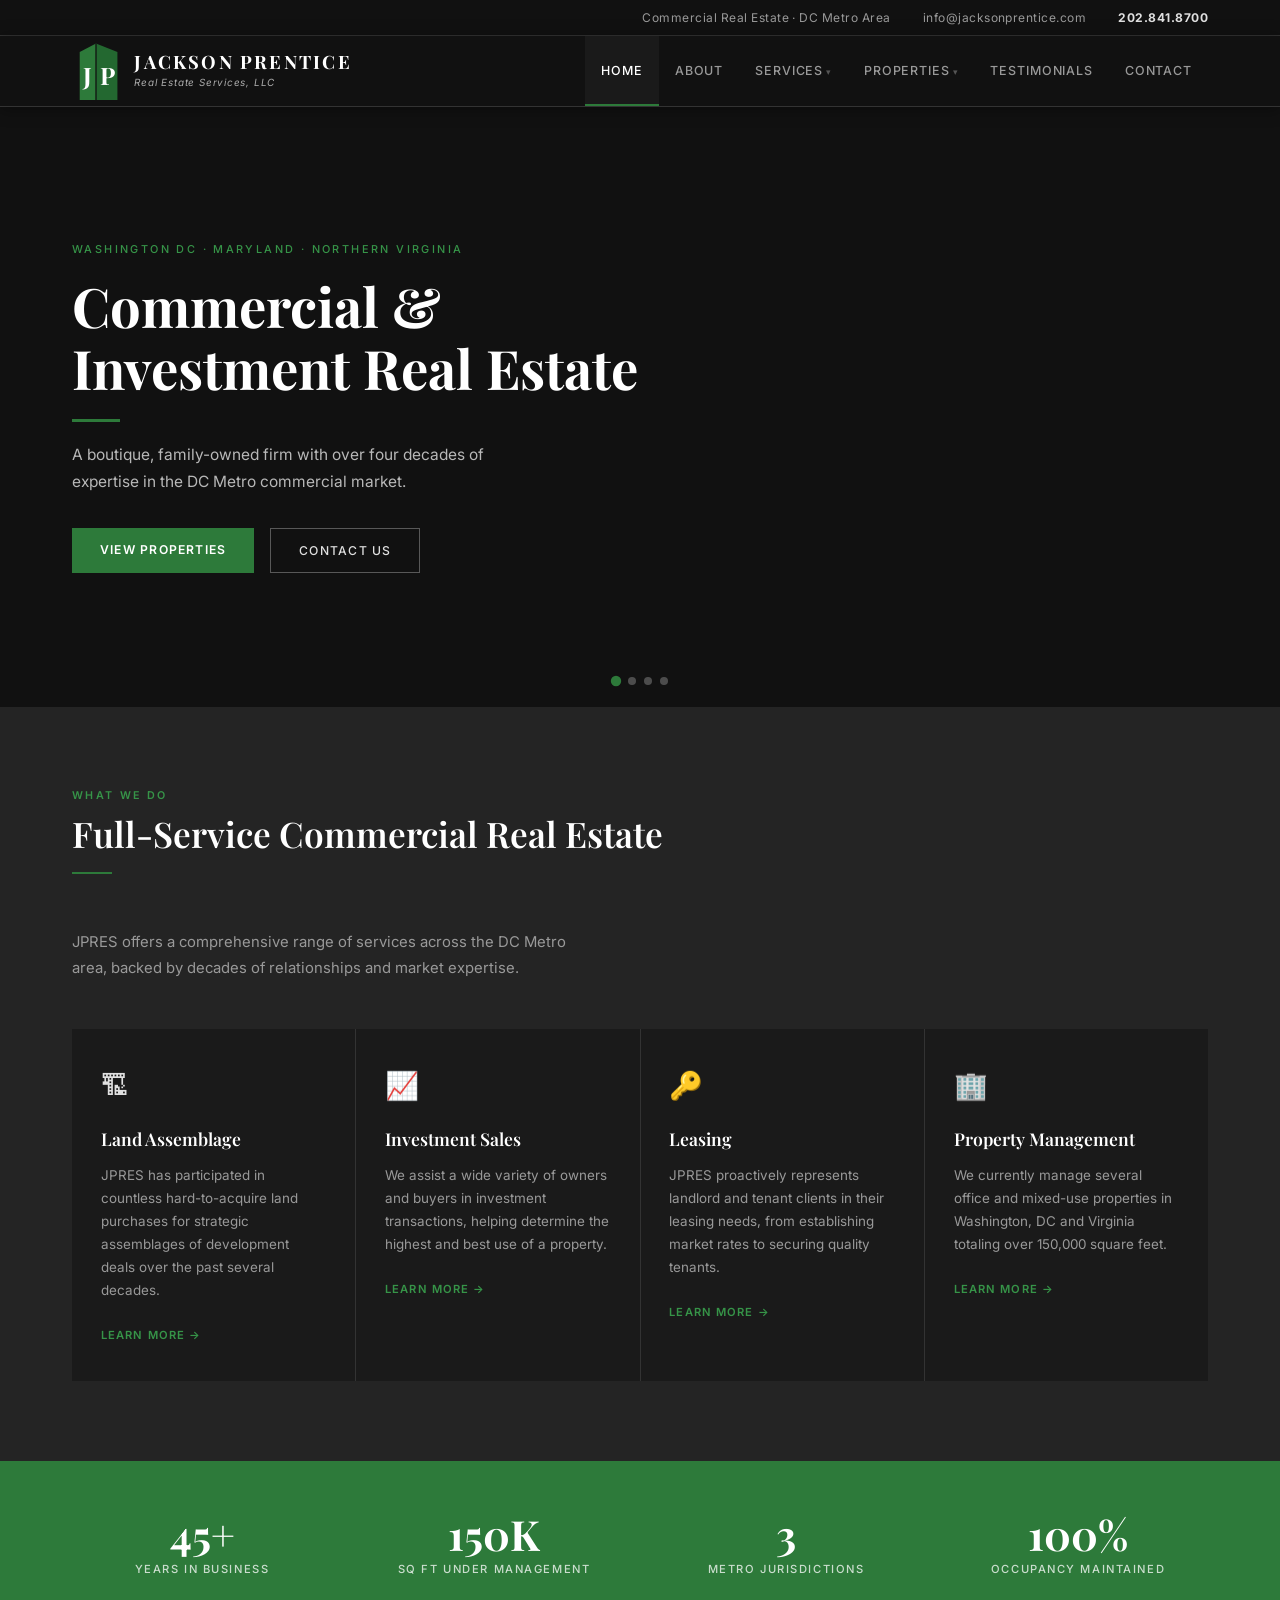
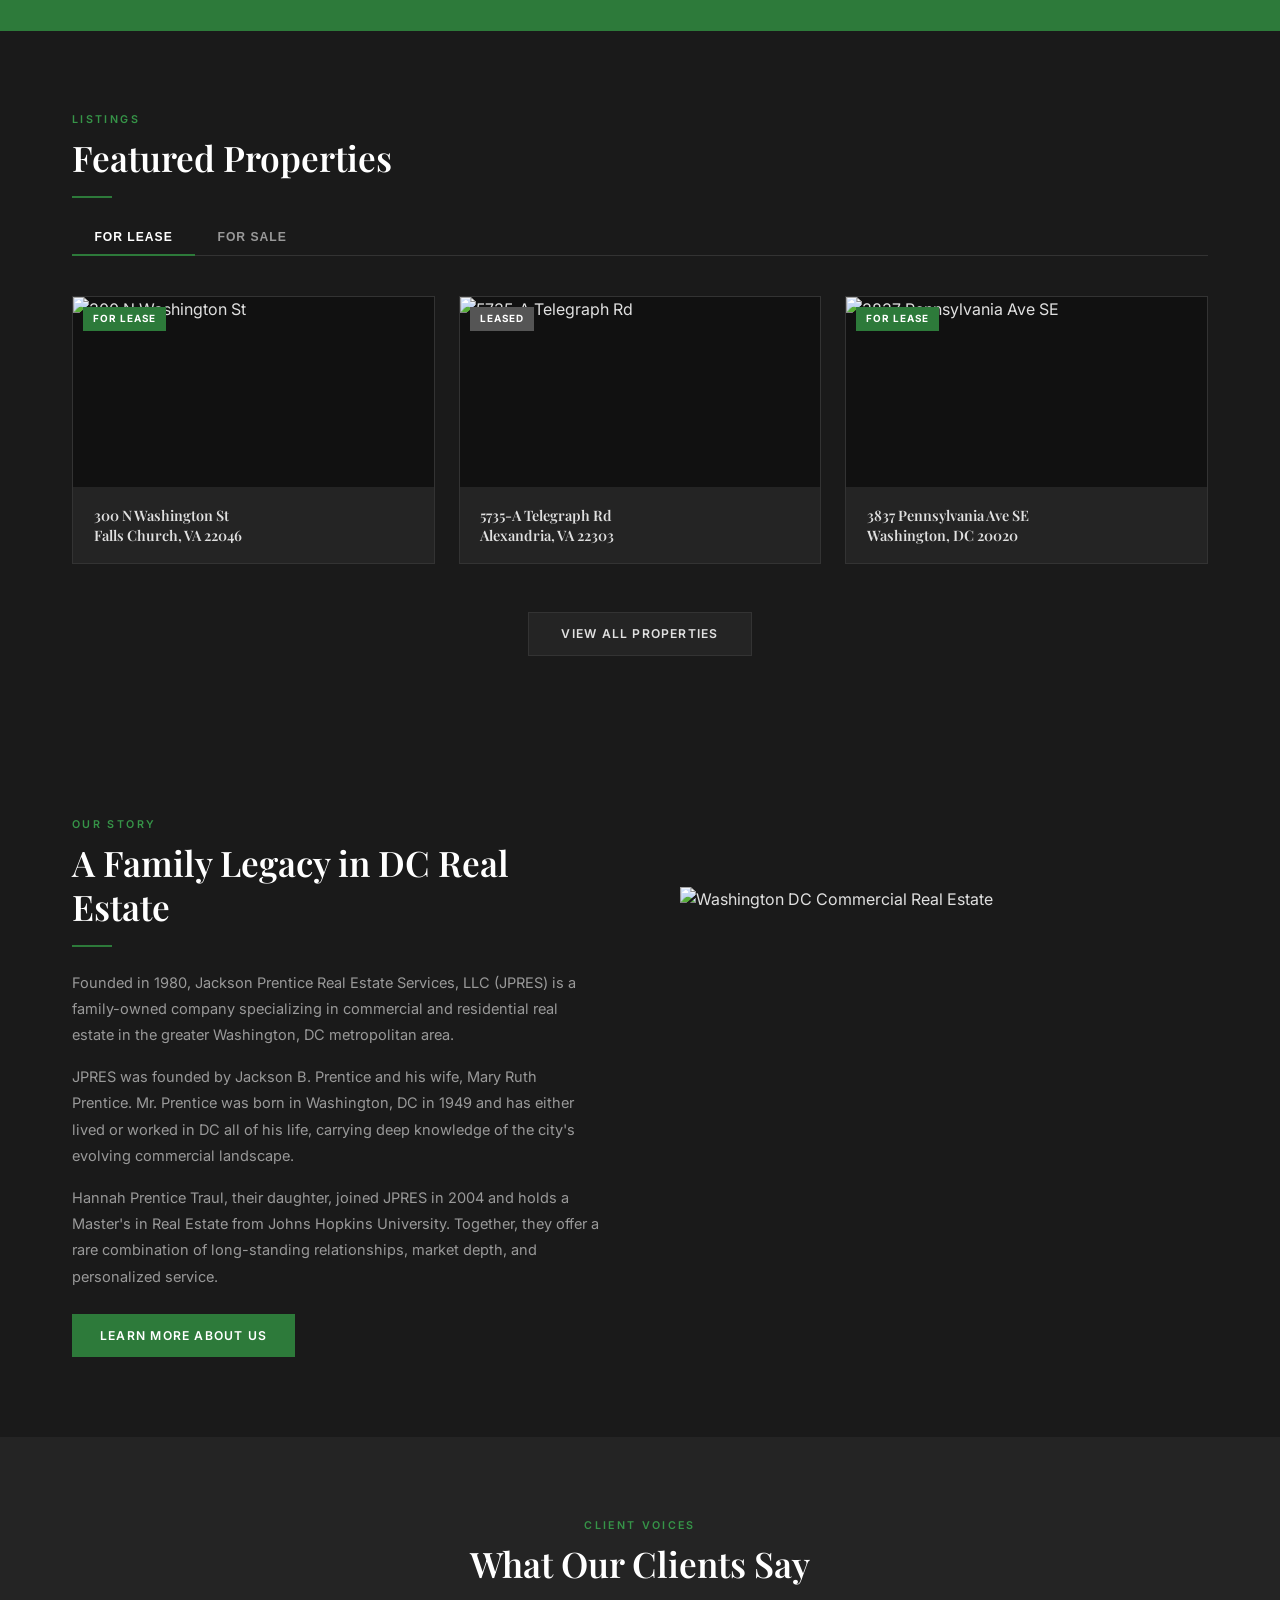
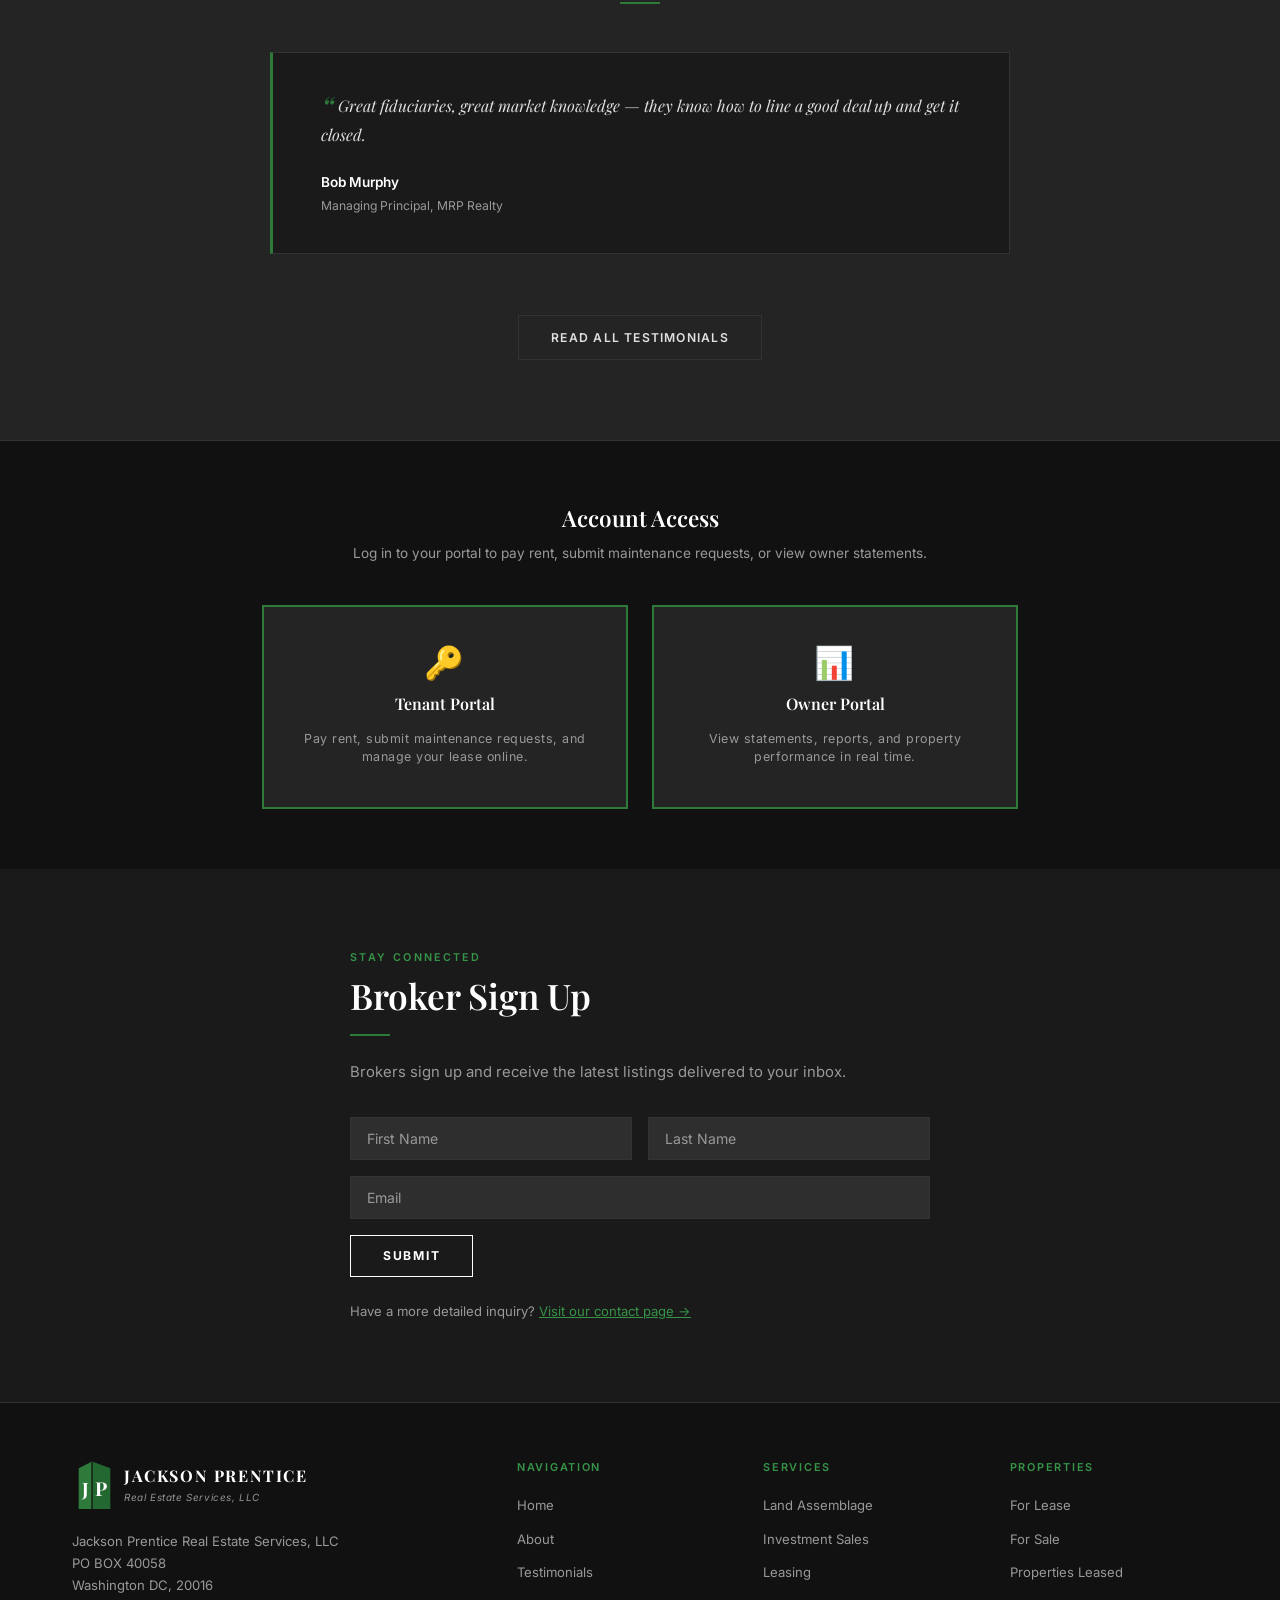
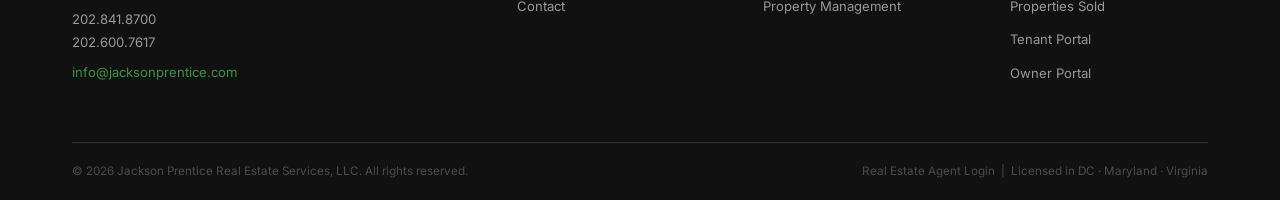
==== commit 0d230a55: "Add Lenis smooth scrolling and GSAP ScrollTrigger reveal animations site-wide Loads GSAP, ScrollTrig" ====
--- a/index.html
+++ b/index.html
@@ -362,6 +362,9 @@
   </div>
 </footer>
 
+<script src="https://cdn.jsdelivr.net/npm/gsap@3.12.5/dist/gsap.min.js"></script>
+<script src="https://cdn.jsdelivr.net/npm/gsap@3.12.5/dist/ScrollTrigger.min.js"></script>
+<script src="https://cdn.jsdelivr.net/npm/lenis@1.1.13/dist/lenis.min.js"></script>
 <script src="shared.js"></script>
 <script>
   // Hero Slideshow
--- a/shared.css
+++ b/shared.css
@@ -450,6 +450,32 @@
 .mobile-nav a.sub { font-size: 0.85rem; color: var(--text-muted); padding-left: 1.2rem; }
 .mobile-nav a:hover { color: var(--green-hover); }
 
+/* SCROLL REVEAL / GSAP ANIMATION HOOKS */
+html.lenis { height: auto; }
+.lenis.lenis-smooth { scroll-behavior: auto !important; }
+.lenis.lenis-smooth [data-lenis-prevent] { overscroll-behavior: contain; }
+.lenis.lenis-stopped { overflow: hidden; }
+
+.reveal-up { opacity: 0; transform: translateY(48px); will-change: transform, opacity; }
+.reveal-fade { opacity: 0; will-change: opacity; }
+.reveal-card { opacity: 0; transform: translateY(36px) rotateX(8deg); transform-origin: center bottom; will-change: transform, opacity; }
+.reveal-left { opacity: 0; transform: translateX(-48px); will-change: transform, opacity; }
+.reveal-right { opacity: 0; transform: translateX(48px); will-change: transform, opacity; }
+
+.services-grid, .prop-grid, .team-grid, .stats-grid, .portals-grid { perspective: 1200px; }
+.service-card, .prop-card, .team-card, .highlight-box, .testi-card, .portal-btn {
+  transform-style: preserve-3d;
+  transition: transform 0.4s cubic-bezier(0.16,1,0.3,1), box-shadow 0.4s ease;
+}
+.service-card:hover, .team-card:hover, .highlight-box:hover {
+  transform: translateY(-6px);
+  box-shadow: 0 18px 40px rgba(0,0,0,0.45);
+}
+.prop-card:hover { transform: translateY(-6px) rotateX(2deg); }
+
+.hero, .page-hero { perspective: 1000px; }
+.hero-content, .page-hero-inner { transform-style: preserve-3d; }
+
 /* MOBILE */
 @media (max-width: 900px) {
   .services-grid { grid-template-columns: repeat(2, 1fr); }
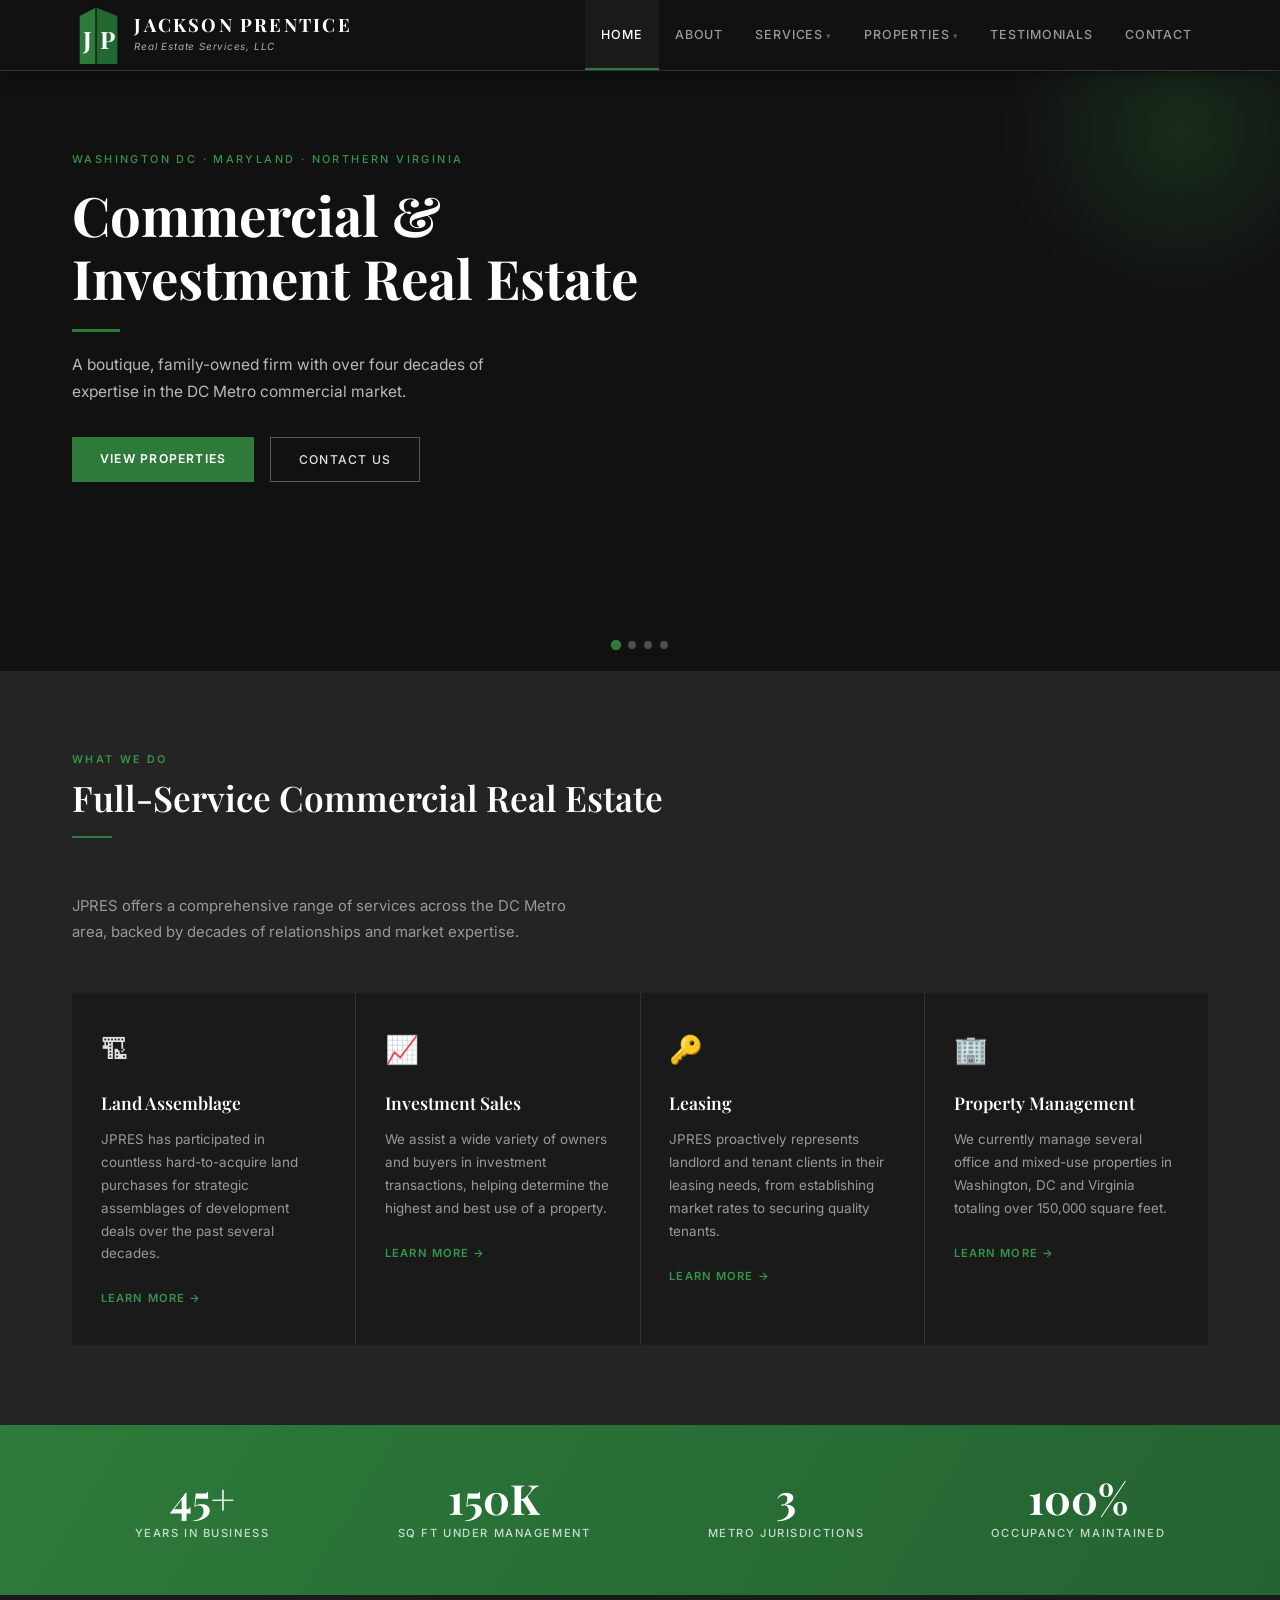
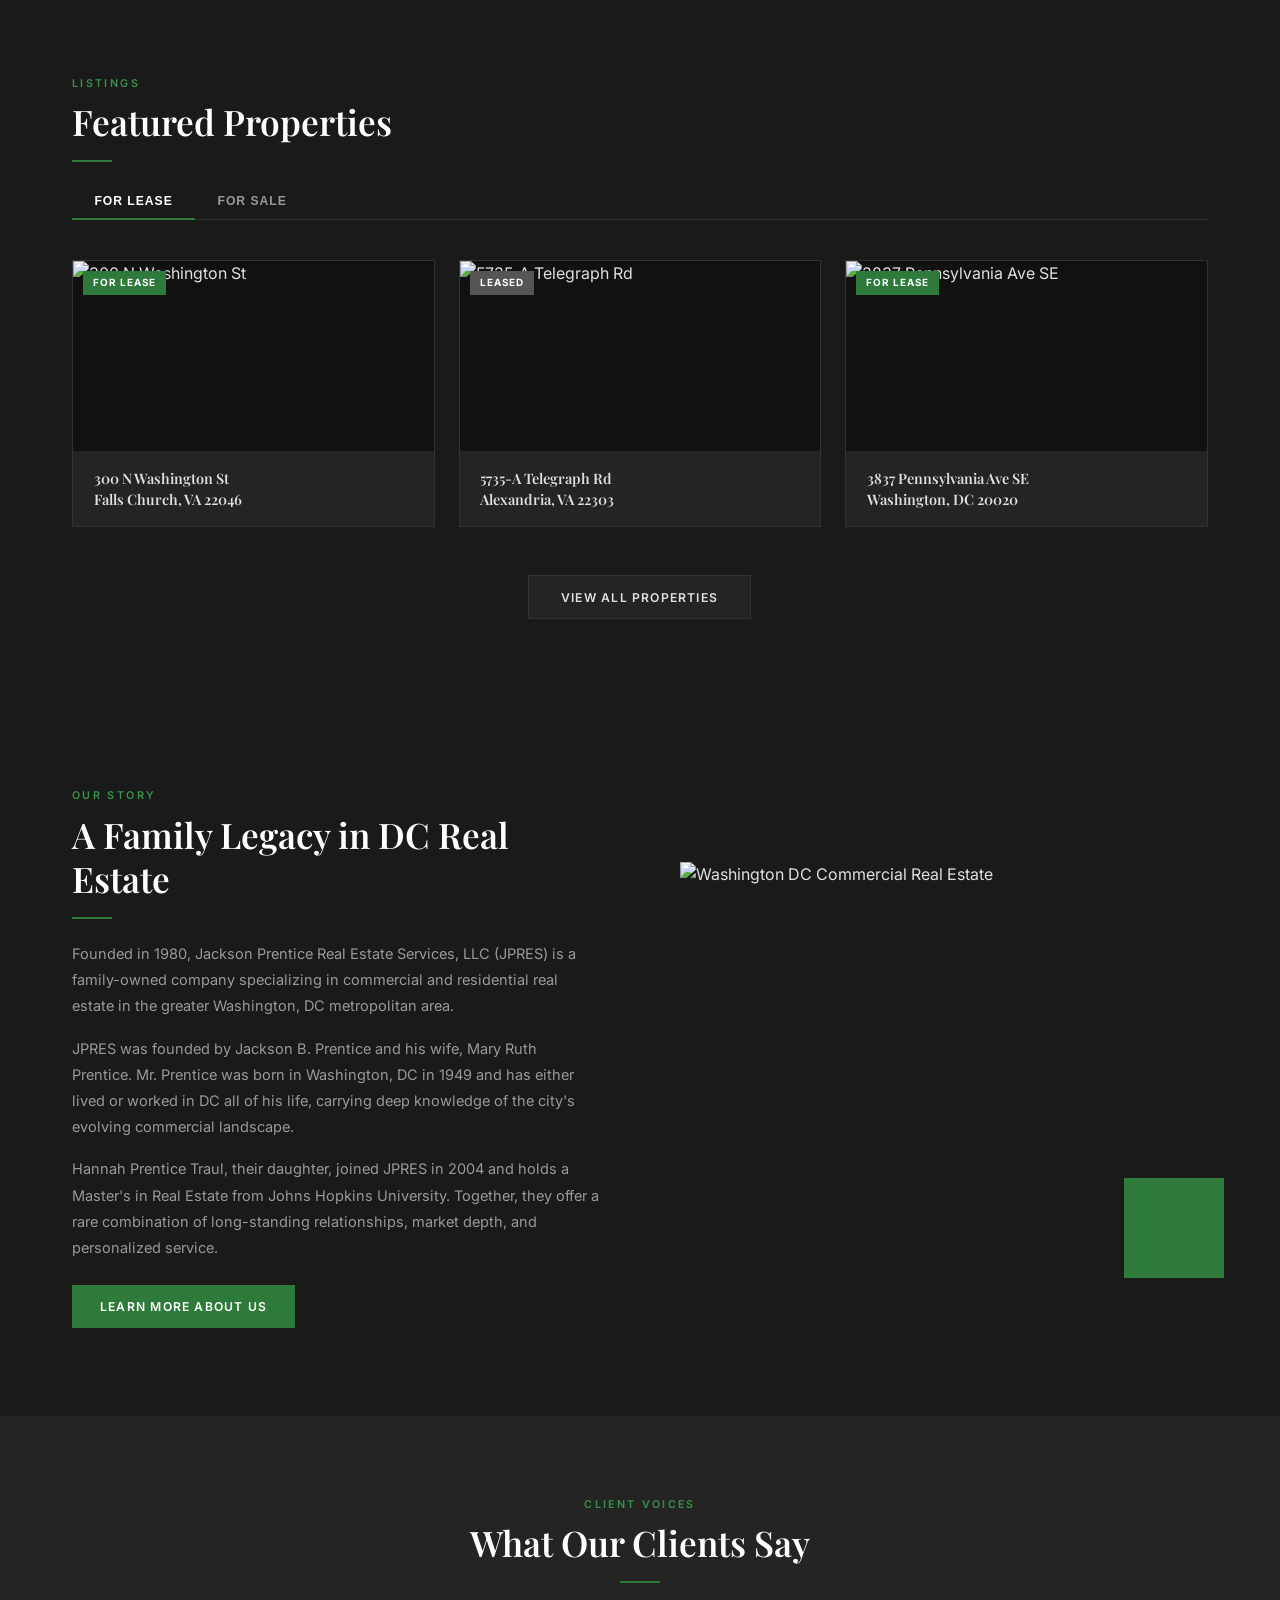
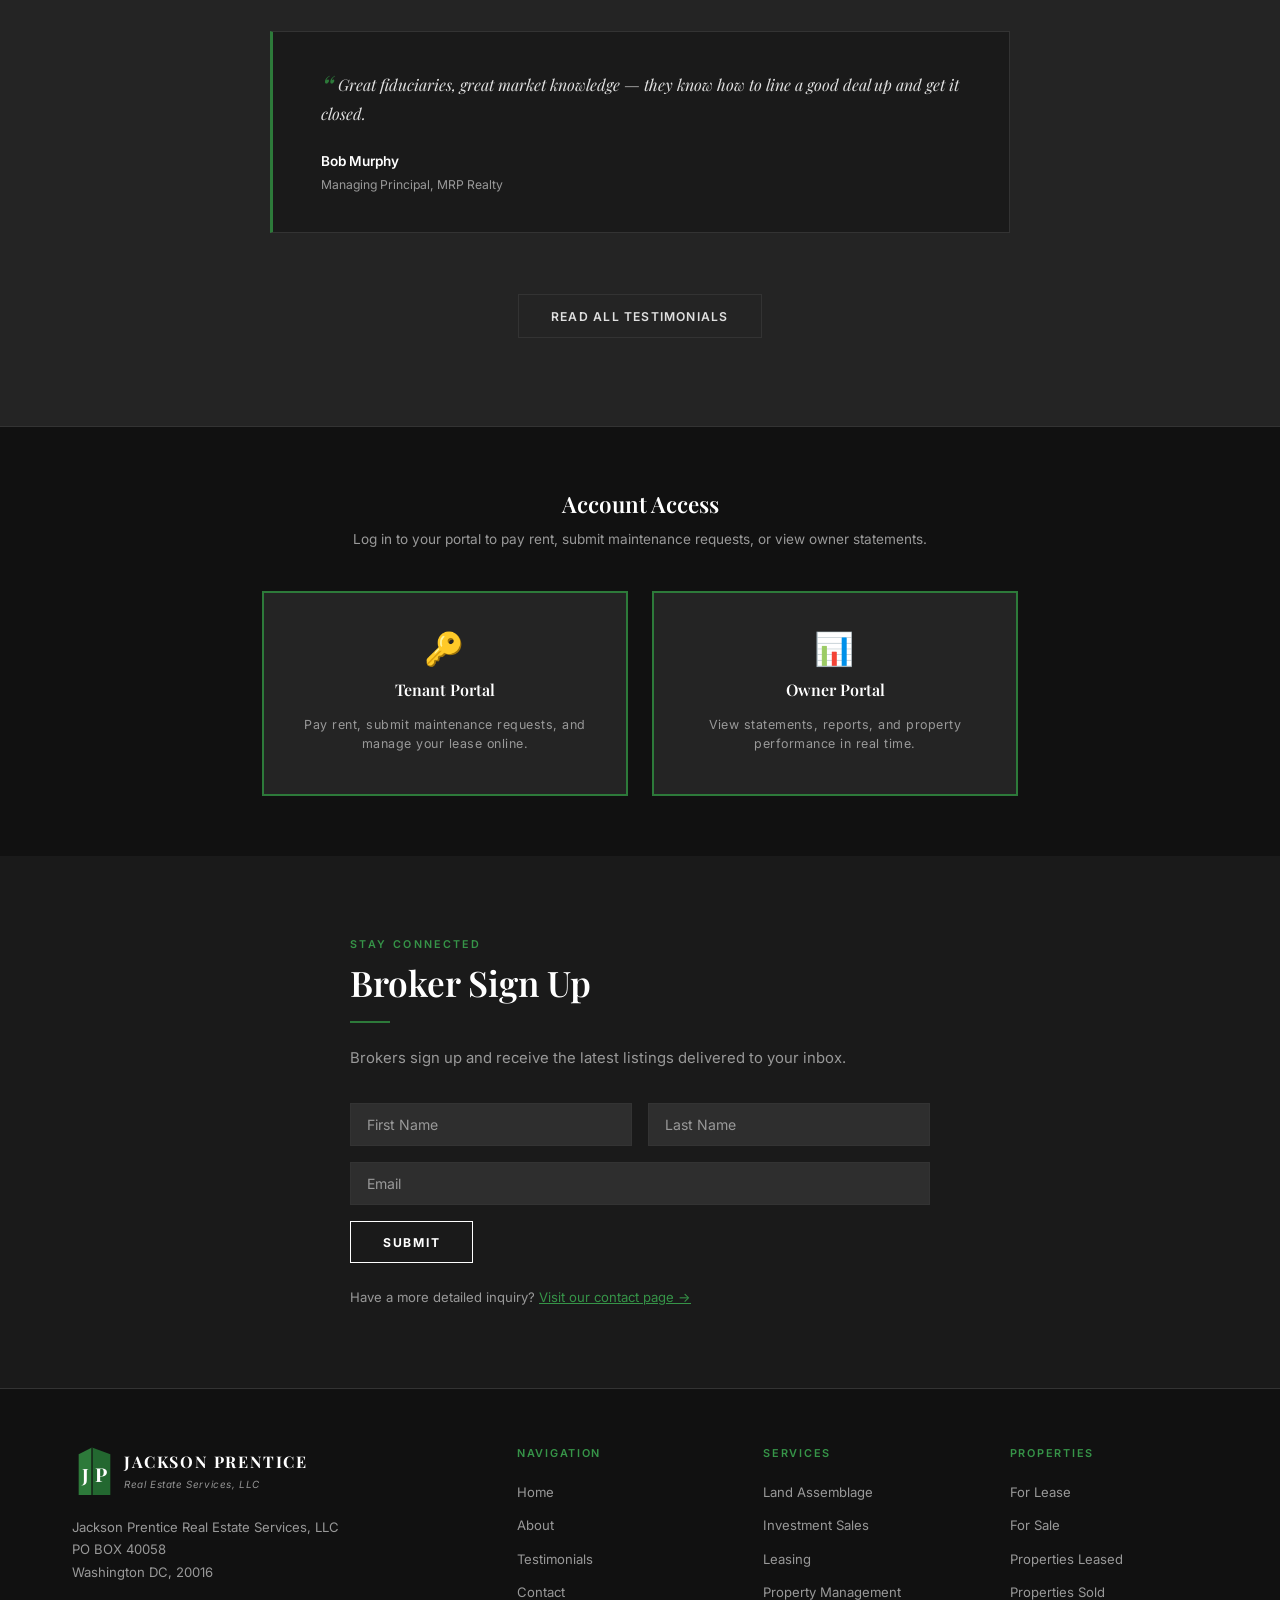
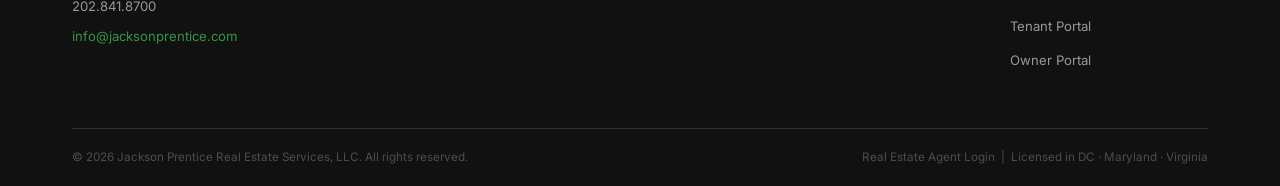
==== commit 3366526f: "Content fixes: occupancy wording, phone numbers, broker signup removal, Pearl Street card - property" ====
--- a/index.html
+++ b/index.html
@@ -11,15 +11,6 @@
 <link rel="stylesheet" href="shared.css">
 </head>
 <body>
-
-<!-- TOP BAR -->
-<div class="top-bar">
-  <div class="inner">
-    <span>Commercial Real Estate · DC Metro Area</span>
-    <a href="mailto:info@jacksonprentice.com">info@jacksonprentice.com</a>
-    <a href="tel:2028418700"><strong>202.841.8700</strong></a>
-  </div>
-</div>
 
 <!-- NAV -->
 <nav>
@@ -297,10 +288,10 @@
       <p class="section-intro">Brokers sign up and receive the latest listings delivered to your inbox.</p>
       <form class="signup-form" onsubmit="handleSignup(event)">
         <div class="form-row">
-          <input type="text" placeholder="First Name" required>
-          <input type="text" placeholder="Last Name" required>
+          <input type="text" name="first_name" placeholder="First Name" required>
+          <input type="text" name="last_name" placeholder="Last Name" required>
         </div>
-        <input type="email" placeholder="Email" required>
+        <input type="email" name="email" placeholder="Email" required>
         <button type="submit">Submit</button>
       </form>
       <p id="signup-msg" style="font-size:0.82rem;color:var(--green-hover);margin-top:0.75rem;display:none;">✓ Thank you! You'll receive our latest listings shortly.</p>
@@ -322,7 +313,7 @@
           </div>
         </div>
         <p>Jackson Prentice Real Estate Services, LLC<br>PO BOX 40058<br>Washington DC, 20016</p>
-        <p style="margin-top:0.75rem;"><a href="tel:2028418700">202.841.8700</a><br><a href="tel:2026007617">202.600.7617</a></p>
+        <p style="margin-top:0.75rem;"><a href="tel:2028418700">202.841.8700</a></p>
         <p style="margin-top:0.5rem;"><a href="mailto:info@jacksonprentice.com" style="color:var(--green-hover);">info@jacksonprentice.com</a></p>
       </div>
       <div class="footer-col">
--- a/shared.css
+++ b/shared.css
@@ -476,6 +476,168 @@
 .hero, .page-hero { perspective: 1000px; }
 .hero-content, .page-hero-inner { transform-style: preserve-3d; }
 
+/* TILT (mouse-tracked 3D pop on cards) */
+.tilt-target { transform-style: preserve-3d; }
+.tilt-target::after {
+  content: ''; position: absolute; inset: 0; pointer-events: none;
+  background: radial-gradient(circle at var(--mx,50%) var(--my,50%), rgba(255,255,255,0.08), transparent 60%);
+  opacity: 0; transition: opacity 0.3s ease;
+}
+.tilt-target:hover::after { opacity: 1; }
+.service-card, .prop-card, .team-card, .highlight-box, .testi-card { position: relative; }
+
+/* GLOW BUTTONS */
+.btn-green, .btn-outline, .btn-dark {
+  position: relative; overflow: hidden; isolation: isolate;
+}
+.btn-green::before, .btn-dark::before {
+  content: ''; position: absolute; inset: 0; z-index: -1;
+  background: linear-gradient(120deg, transparent, rgba(255,255,255,0.25), transparent);
+  transform: translateX(-120%) skewX(-15deg);
+  transition: transform 0.6s ease;
+}
+.btn-green:hover::before, .btn-dark:hover::before { transform: translateX(120%) skewX(-15deg); }
+.btn-green, .btn-outline, .btn-dark { transition: background var(--transition), border-color var(--transition), color var(--transition), transform 0.3s cubic-bezier(0.16,1,0.3,1), box-shadow 0.3s ease; }
+.btn-green:hover, .btn-dark:hover, .btn-outline:hover { transform: translateY(-3px); box-shadow: 0 10px 24px rgba(0,0,0,0.35); }
+.btn-green:hover { box-shadow: 0 10px 28px rgba(45,122,58,0.45); }
+
+/* LOGO GLOW + FLOAT */
+.logo-icon { transition: filter 0.35s ease, transform 0.35s ease; }
+.logo:hover .logo-icon { filter: drop-shadow(0 0 10px rgba(45,122,58,0.6)); transform: translateY(-2px); }
+
+/* STAT COUNT-UP POP */
+.stat-num { display: inline-block; }
+
+/* FLOATING ACCENT SHAPES */
+.hero::before, .page-hero::after {
+  content: ''; position: absolute; border-radius: 50%;
+  background: radial-gradient(circle, rgba(45,122,58,0.25), transparent 70%);
+  pointer-events: none; z-index: 1;
+}
+.hero::before { width: 360px; height: 360px; top: -120px; right: -80px; animation: floatY 9s ease-in-out infinite; }
+.page-hero::after { width: 280px; height: 280px; bottom: -140px; right: 10%; animation: floatY 11s ease-in-out infinite reverse; }
+@keyframes floatY {
+  0%, 100% { transform: translateY(0) translateX(0); }
+  50% { transform: translateY(28px) translateX(-18px); }
+}
+
+/* NAV SCROLLED STATE */
+nav { transition: box-shadow 0.3s ease, background 0.3s ease, backdrop-filter 0.3s ease; }
+nav.scrolled {
+  box-shadow: 0 4px 24px rgba(0,0,0,0.55);
+  background: rgba(17,17,17,0.78);
+  backdrop-filter: blur(14px) saturate(140%);
+  -webkit-backdrop-filter: blur(14px) saturate(140%);
+}
+
+/* 3D FLOATING HEADER SHAPES */
+.hero, .page-hero, .listing-hero { perspective: 1200px; }
+.header-shapes { position: absolute; inset: 0; z-index: 1; pointer-events: none; transform-style: preserve-3d; overflow: hidden; }
+.header-shape {
+  position: absolute; transform-style: preserve-3d; will-change: transform;
+  opacity: 0.85;
+}
+.header-shape.ring {
+  border: 2px solid rgba(74,189,97,0.8); border-radius: 50%;
+  box-shadow: 0 0 24px rgba(54,148,72,0.35), inset 0 0 24px rgba(54,148,72,0.2);
+  animation: spinSlow 16s linear infinite;
+}
+.header-shape.ring.alt { border-color: rgba(255,255,255,0.32); box-shadow: 0 0 18px rgba(255,255,255,0.12); animation-duration: 22s; animation-direction: reverse; }
+.header-shape.square {
+  border: 2px solid rgba(74,189,97,0.65);
+  box-shadow: 0 0 20px rgba(54,148,72,0.3);
+  animation: tumble 14s ease-in-out infinite;
+}
+.header-shape.dot {
+  border-radius: 50%; background: radial-gradient(circle, rgba(94,209,117,0.95), rgba(54,148,72,0) 70%);
+  filter: drop-shadow(0 0 10px rgba(74,189,97,0.6));
+  animation: floatY 7s ease-in-out infinite;
+}
+.header-shape.tri {
+  width: 0; height: 0;
+  border-left: 26px solid transparent; border-right: 26px solid transparent;
+  border-bottom: 44px solid rgba(74,189,97,0.55);
+  filter: drop-shadow(0 0 12px rgba(54,148,72,0.4));
+  animation: tumble 18s ease-in-out infinite reverse;
+}
+@keyframes spinSlow {
+  from { transform: rotate3d(0.5, 1, 0, 0deg); }
+  to { transform: rotate3d(0.5, 1, 0, 360deg); }
+}
+@keyframes tumble {
+  0%, 100% { transform: rotate3d(1, 1, 0, 0deg) translateY(0); }
+  50% { transform: rotate3d(1, 1, 0, 35deg) translateY(-18px); }
+}
+
+/* GLASS GRADIENT MESH BEHIND HEADER TEXT */
+.hero-content, .page-hero-inner { position: relative; z-index: 2; }
+
+/* SPLIT-TEXT 3D REVEAL */
+.split-char { display: inline-block; will-change: transform, opacity; }
+
+/* ANIMATED NAV UNDERLINE */
+.nav-links > li > a { position: relative; }
+.nav-links > li > a::before {
+  content: ''; position: absolute; left: 1rem; right: 1rem; bottom: 10px; height: 2px;
+  background: var(--green-hover); transform: scaleX(0); transform-origin: left;
+  transition: transform 0.35s cubic-bezier(0.16,1,0.3,1);
+}
+.nav-links > li > a:hover::before { transform: scaleX(1); }
+.nav-links > li > a.active::before { display: none; }
+
+/* MAGNETIC BUTTONS */
+.btn-green, .btn-outline, .btn-dark { will-change: transform; }
+
+/* SECTION DIVIDER GROW-IN */
+.section-divider { transform-origin: left; }
+
+/* AMBIENT FLOATING SHAPES ACROSS SECTIONS */
+section, .content-block, .stats-band, .portals, .broker-signup { position: relative; overflow: hidden; }
+.ambient-blob {
+  position: absolute; border-radius: 50%; pointer-events: none; z-index: 0;
+  filter: blur(2px);
+}
+.ambient-blob.b1 { width: 300px; height: 300px; background: radial-gradient(circle, rgba(45,122,58,0.16), transparent 70%); top: 10%; left: -100px; animation: floatY 13s ease-in-out infinite; }
+.ambient-blob.b2 { width: 220px; height: 220px; background: radial-gradient(circle, rgba(54,148,72,0.14), transparent 70%); bottom: 5%; right: -60px; animation: floatY 10s ease-in-out infinite reverse; }
+.ambient-blob.b3 { width: 160px; height: 160px; background: radial-gradient(circle, rgba(255,255,255,0.05), transparent 70%); top: 40%; right: 20%; animation: floatY 15s ease-in-out infinite; }
+section > .container, .content-block > .container { position: relative; z-index: 1; }
+
+/* ROTATING / BREATHING ICONS */
+.service-icon, .contact-info-icon, .portal-icon { transition: transform 0.45s cubic-bezier(0.34,1.56,0.64,1); display: inline-block; }
+.service-card:hover .service-icon { transform: rotate(-8deg) scale(1.15); }
+.contact-info-item:hover .contact-info-icon { transform: scale(1.2) rotate(6deg); }
+.portal-btn:hover .portal-icon { transform: scale(1.18) rotate(-6deg); }
+
+/* PARALLAX PROPERTY IMAGES */
+.prop-img { perspective: 800px; }
+.prop-img img { will-change: transform; }
+
+/* ANIMATED GRADIENT BACKDROP ON STATS BAND */
+.stats-band {
+  background: linear-gradient(120deg, var(--green), #246332, var(--green-hover), var(--green));
+  background-size: 300% 300%;
+  animation: gradientShift 10s ease infinite;
+}
+@keyframes gradientShift {
+  0% { background-position: 0% 50%; }
+  50% { background-position: 100% 50%; }
+  100% { background-position: 0% 50%; }
+}
+
+/* SMOOTH IMAGE REVEAL WIPE */
+.reveal-wipe { position: relative; overflow: hidden; }
+.reveal-wipe::before {
+  content: ''; position: absolute; inset: 0; background: var(--green); z-index: 2;
+  transform: scaleX(1); transform-origin: right;
+}
+
+/* DOT / SLIDE-NAV PULSE */
+.dot.active { animation: pulse 1.8s ease-in-out infinite; }
+@keyframes pulse {
+  0%, 100% { box-shadow: 0 0 0 0 rgba(45,122,58,0.5); }
+  50% { box-shadow: 0 0 0 6px rgba(45,122,58,0); }
+}
+
 /* MOBILE */
 @media (max-width: 900px) {
   .services-grid { grid-template-columns: repeat(2, 1fr); }
@@ -500,3 +662,10 @@
   .portals-grid { grid-template-columns: 1fr; }
   .portal-btn { border-bottom: 2px solid var(--green); }
 }
+
+@media (prefers-reduced-motion: reduce) {
+  .hero::before, .page-hero::after, .ambient-blob, .stats-band, .dot.active {
+    animation: none !important;
+  }
+  .reveal-up, .reveal-fade, .reveal-card, .reveal-left, .reveal-right { opacity: 1; transform: none; }
+}
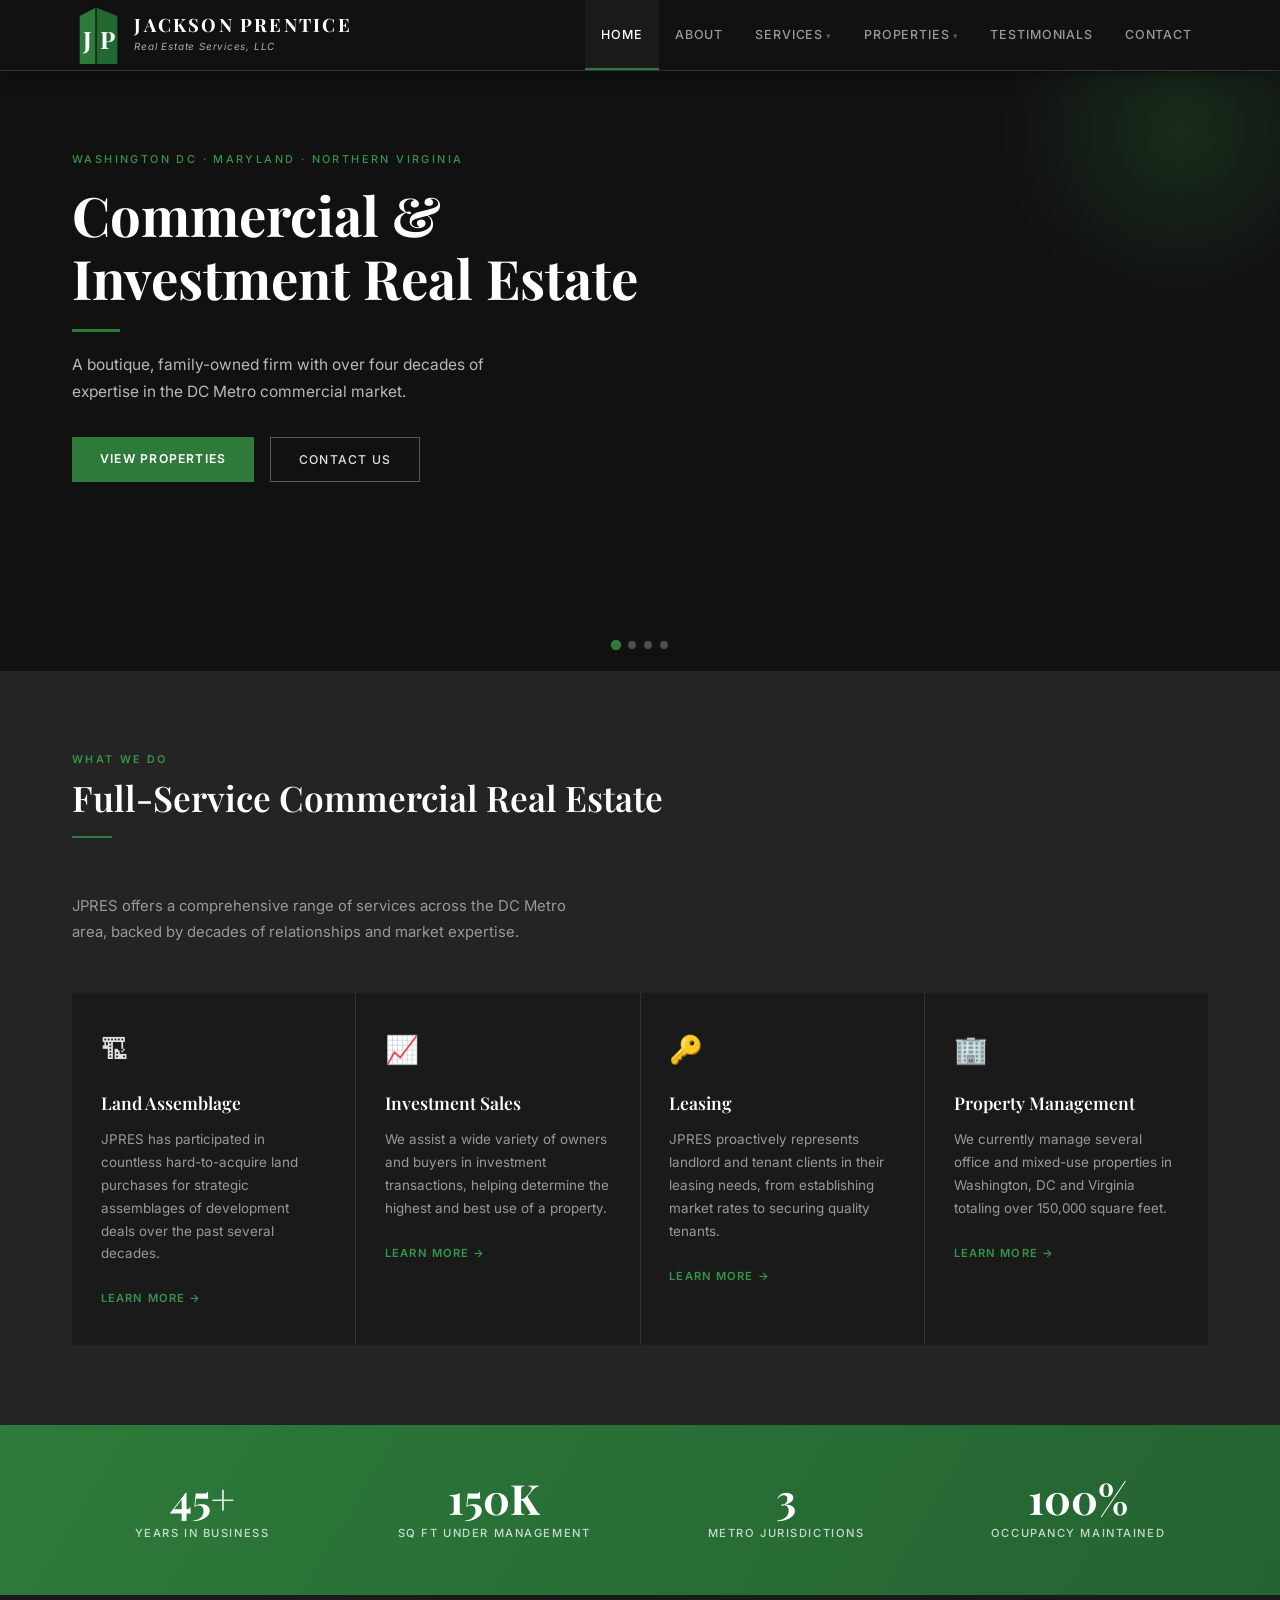
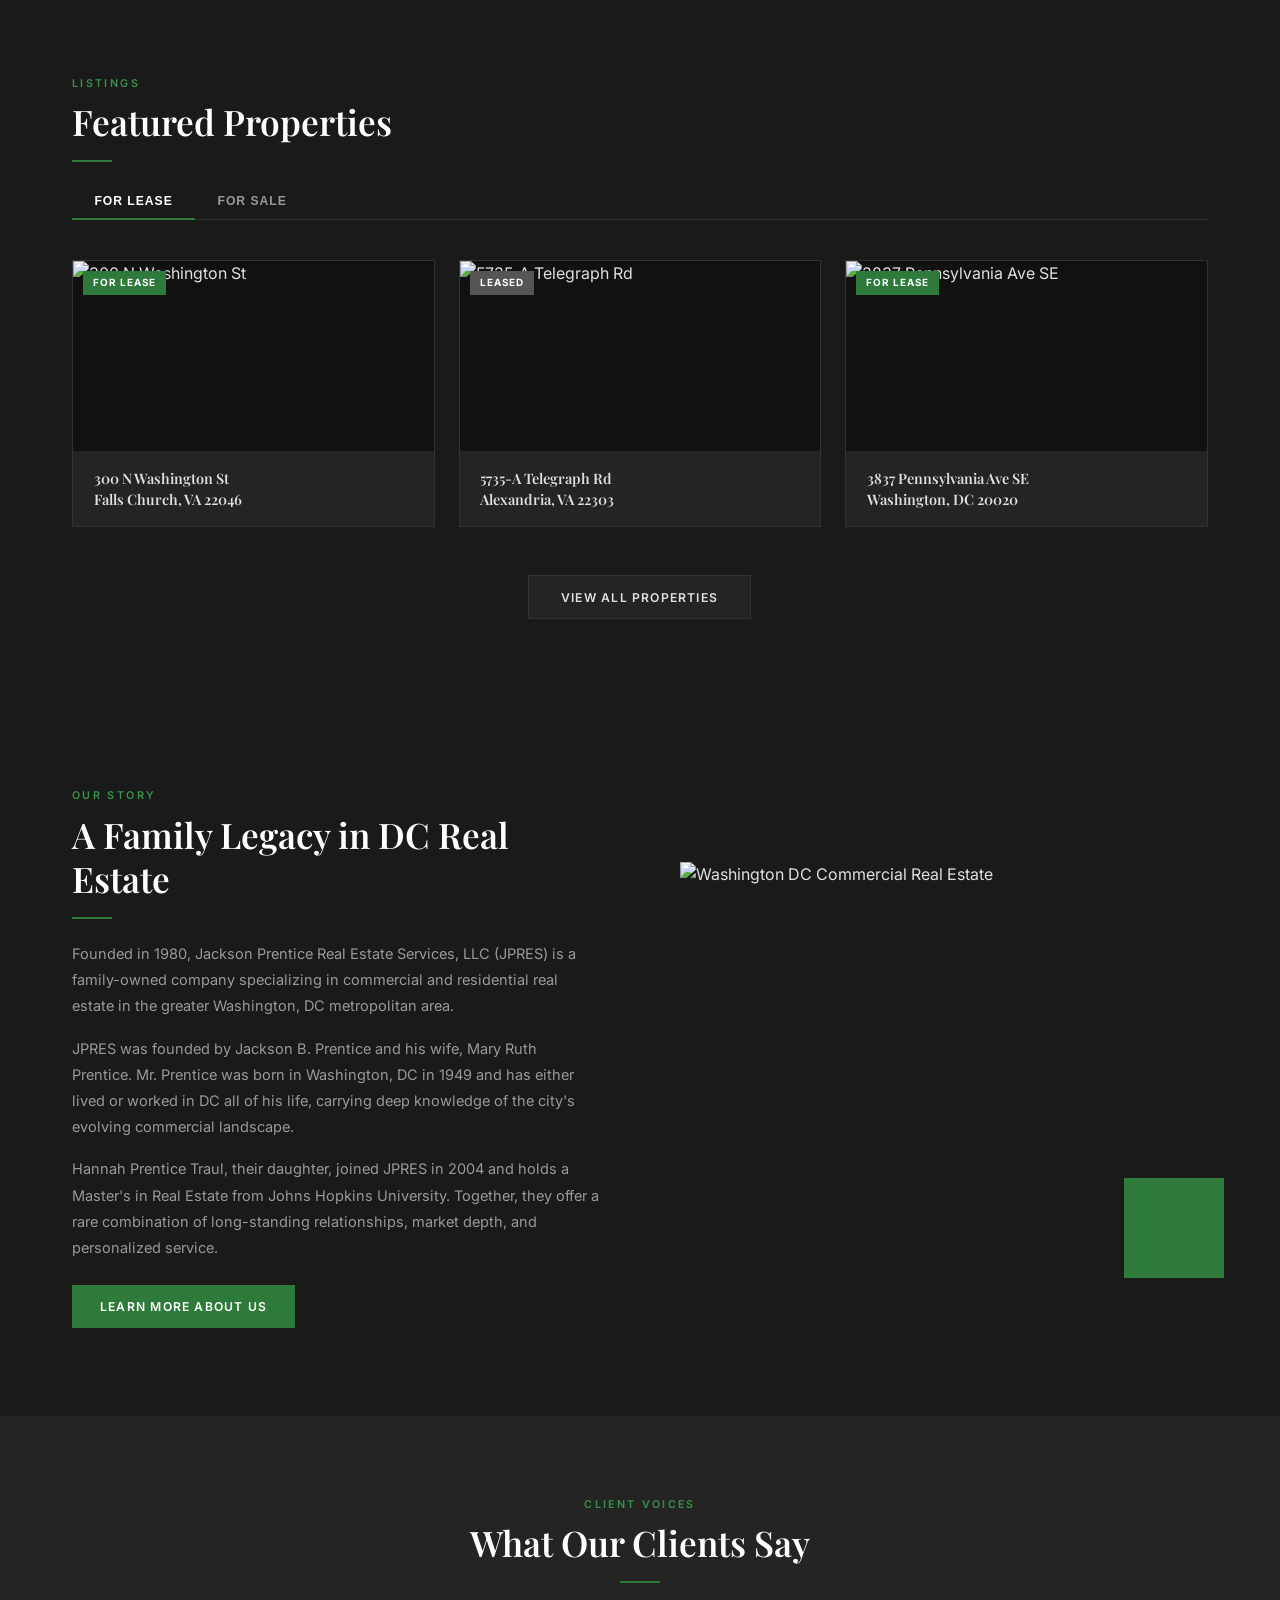
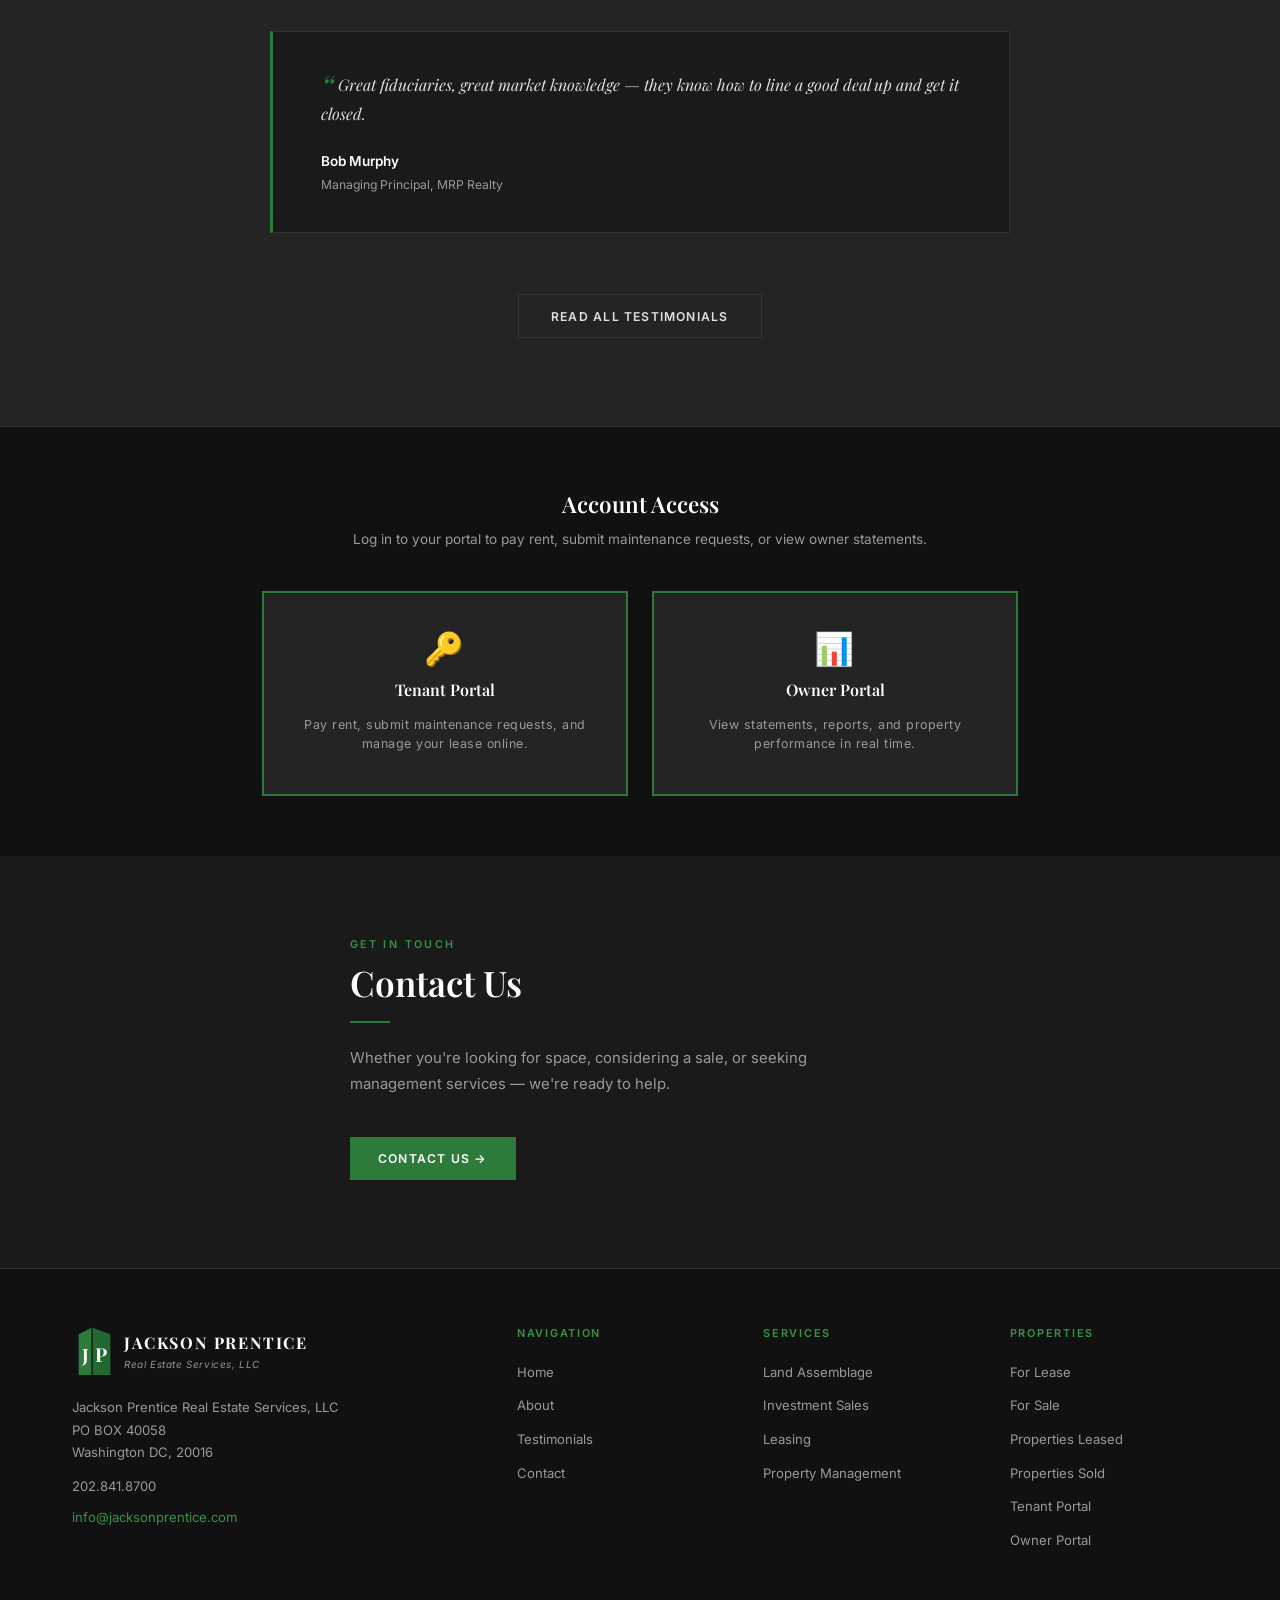
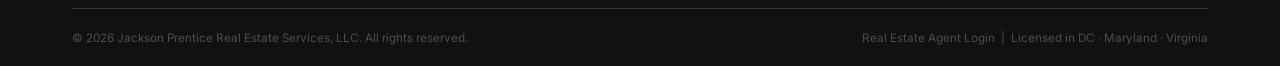
==== commit 0bc69214: "Remove broker signup form from homepage; replace with contact CTA Co-Authored-By: Claude <noreply@an" ====
--- a/index.html
+++ b/index.html
@@ -278,24 +278,15 @@
   </div>
 </div>
 
-<!-- BROKER SIGNUP -->
+<!-- CONTACT CTA -->
 <section class="broker-signup" id="contact">
   <div class="container">
     <div class="broker-inner">
-      <span class="section-label">Stay Connected</span>
-      <h2 class="section-title">Broker Sign Up</h2>
+      <span class="section-label">Get in Touch</span>
+      <h2 class="section-title">Contact Us</h2>
       <div class="section-divider"></div>
-      <p class="section-intro">Brokers sign up and receive the latest listings delivered to your inbox.</p>
-      <form class="signup-form" onsubmit="handleSignup(event)">
-        <div class="form-row">
-          <input type="text" name="first_name" placeholder="First Name" required>
-          <input type="text" name="last_name" placeholder="Last Name" required>
-        </div>
-        <input type="email" name="email" placeholder="Email" required>
-        <button type="submit">Submit</button>
-      </form>
-      <p id="signup-msg" style="font-size:0.82rem;color:var(--green-hover);margin-top:0.75rem;display:none;">✓ Thank you! You'll receive our latest listings shortly.</p>
-      <p style="margin-top:1.5rem;font-size:0.82rem;color:var(--text-muted);">Have a more detailed inquiry? <a href="contact.html" style="color:var(--green-hover);">Visit our contact page →</a></p>
+      <p class="section-intro">Whether you're looking for space, considering a sale, or seeking management services — we're ready to help.</p>
+      <a href="contact.html" class="btn-green" style="margin-top:0.5rem;">Contact Us →</a>
     </div>
   </div>
 </section>
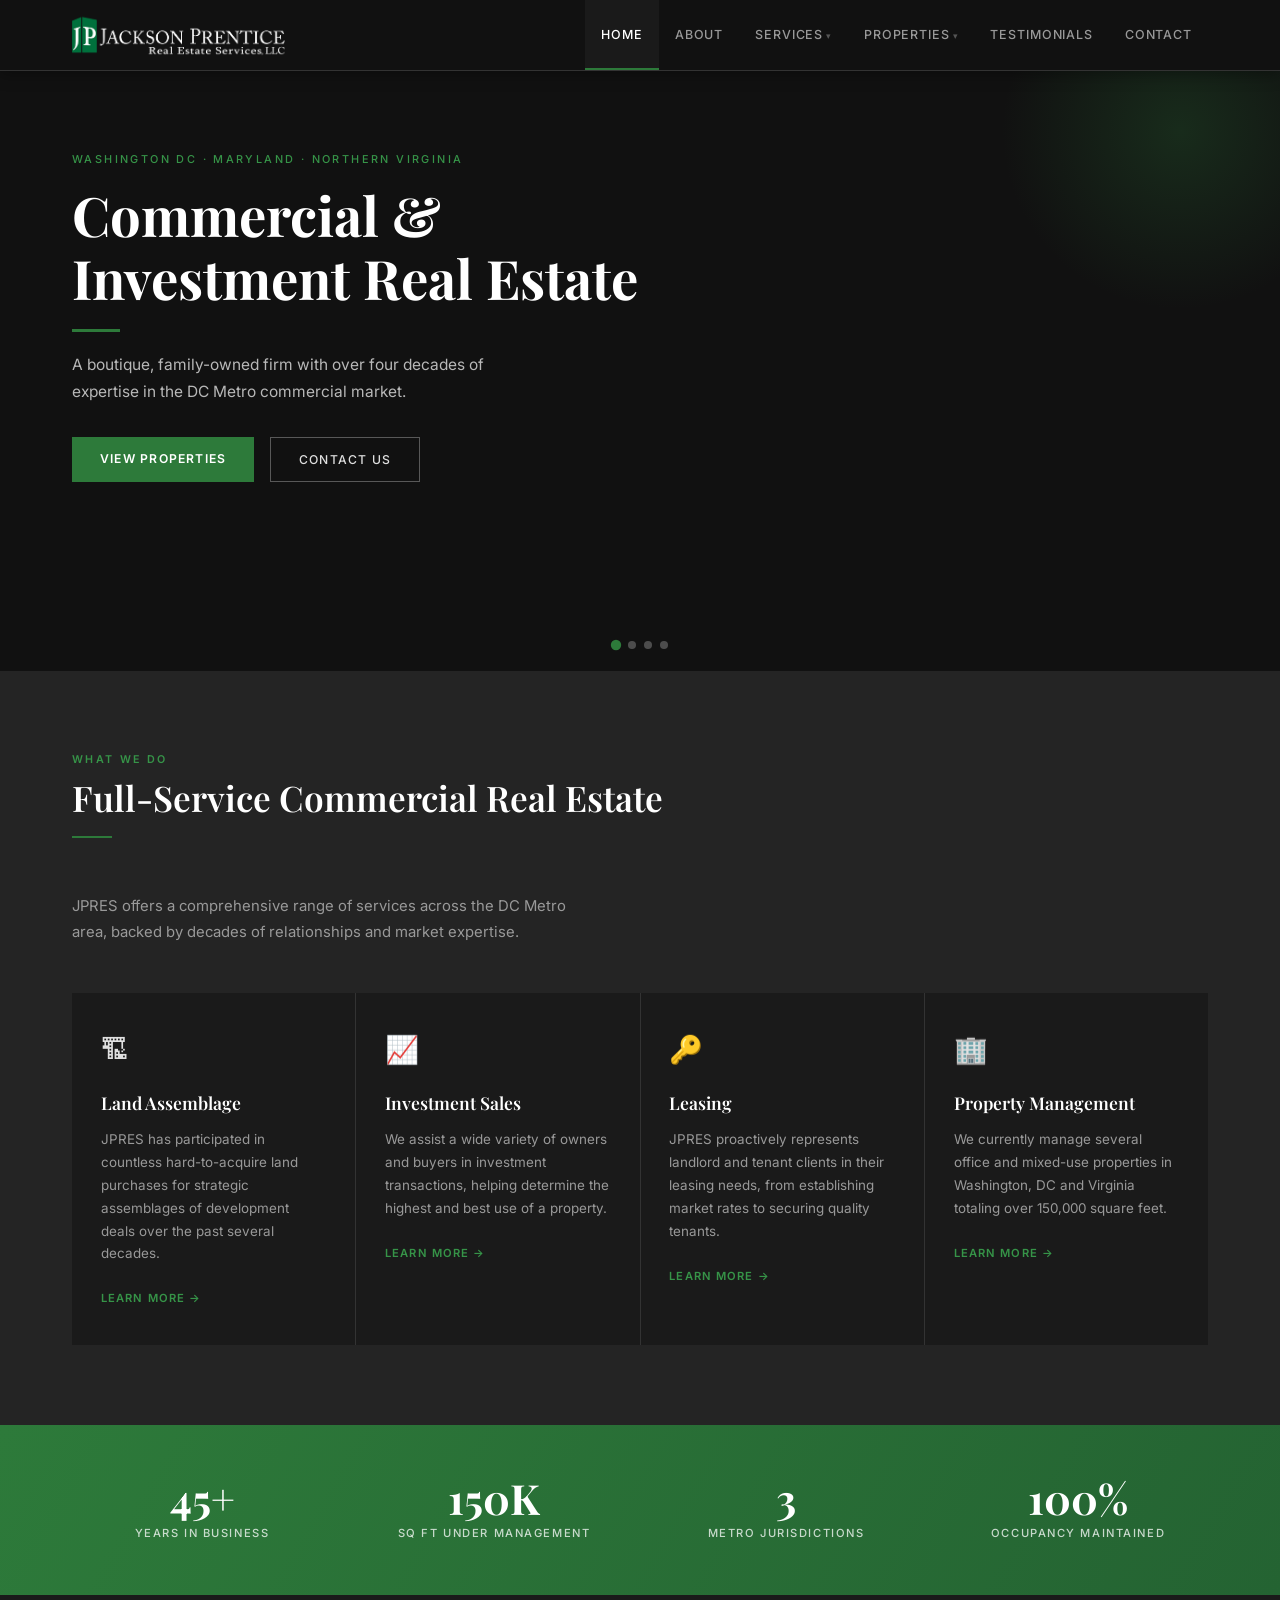
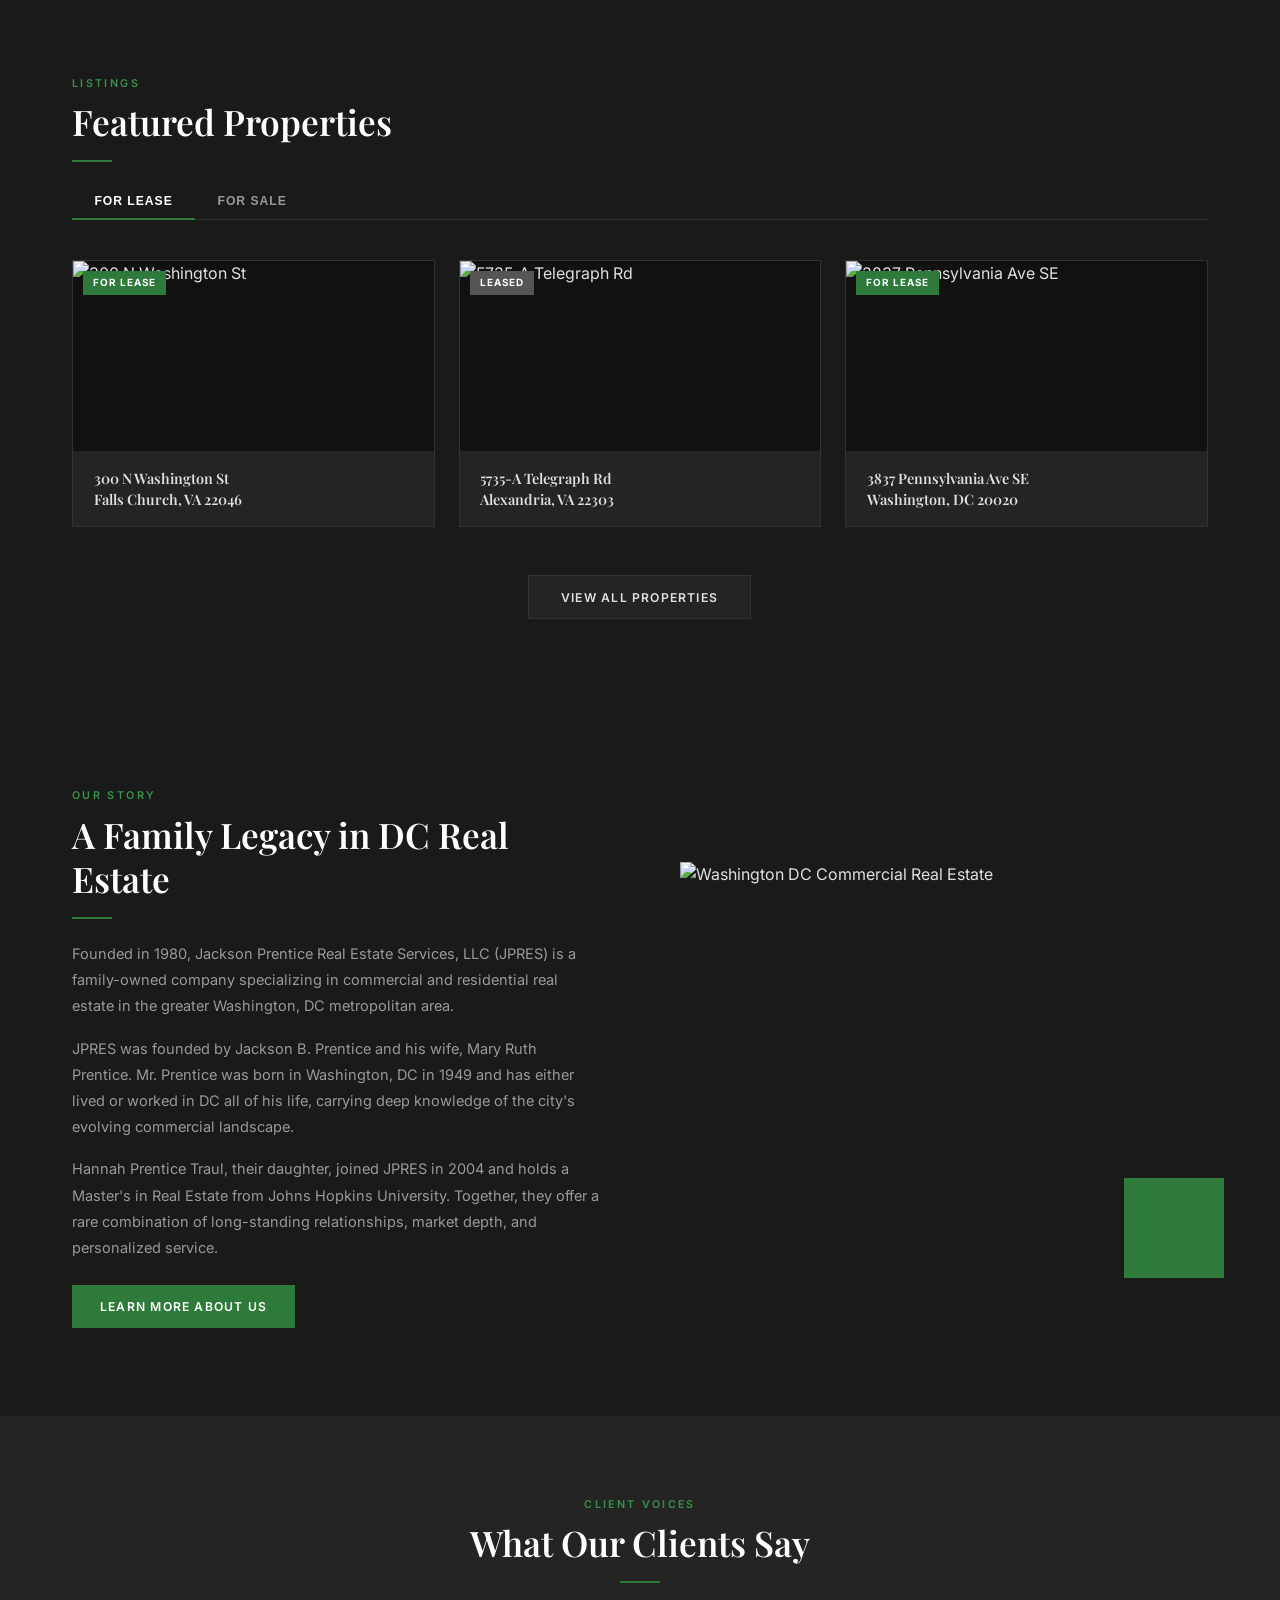
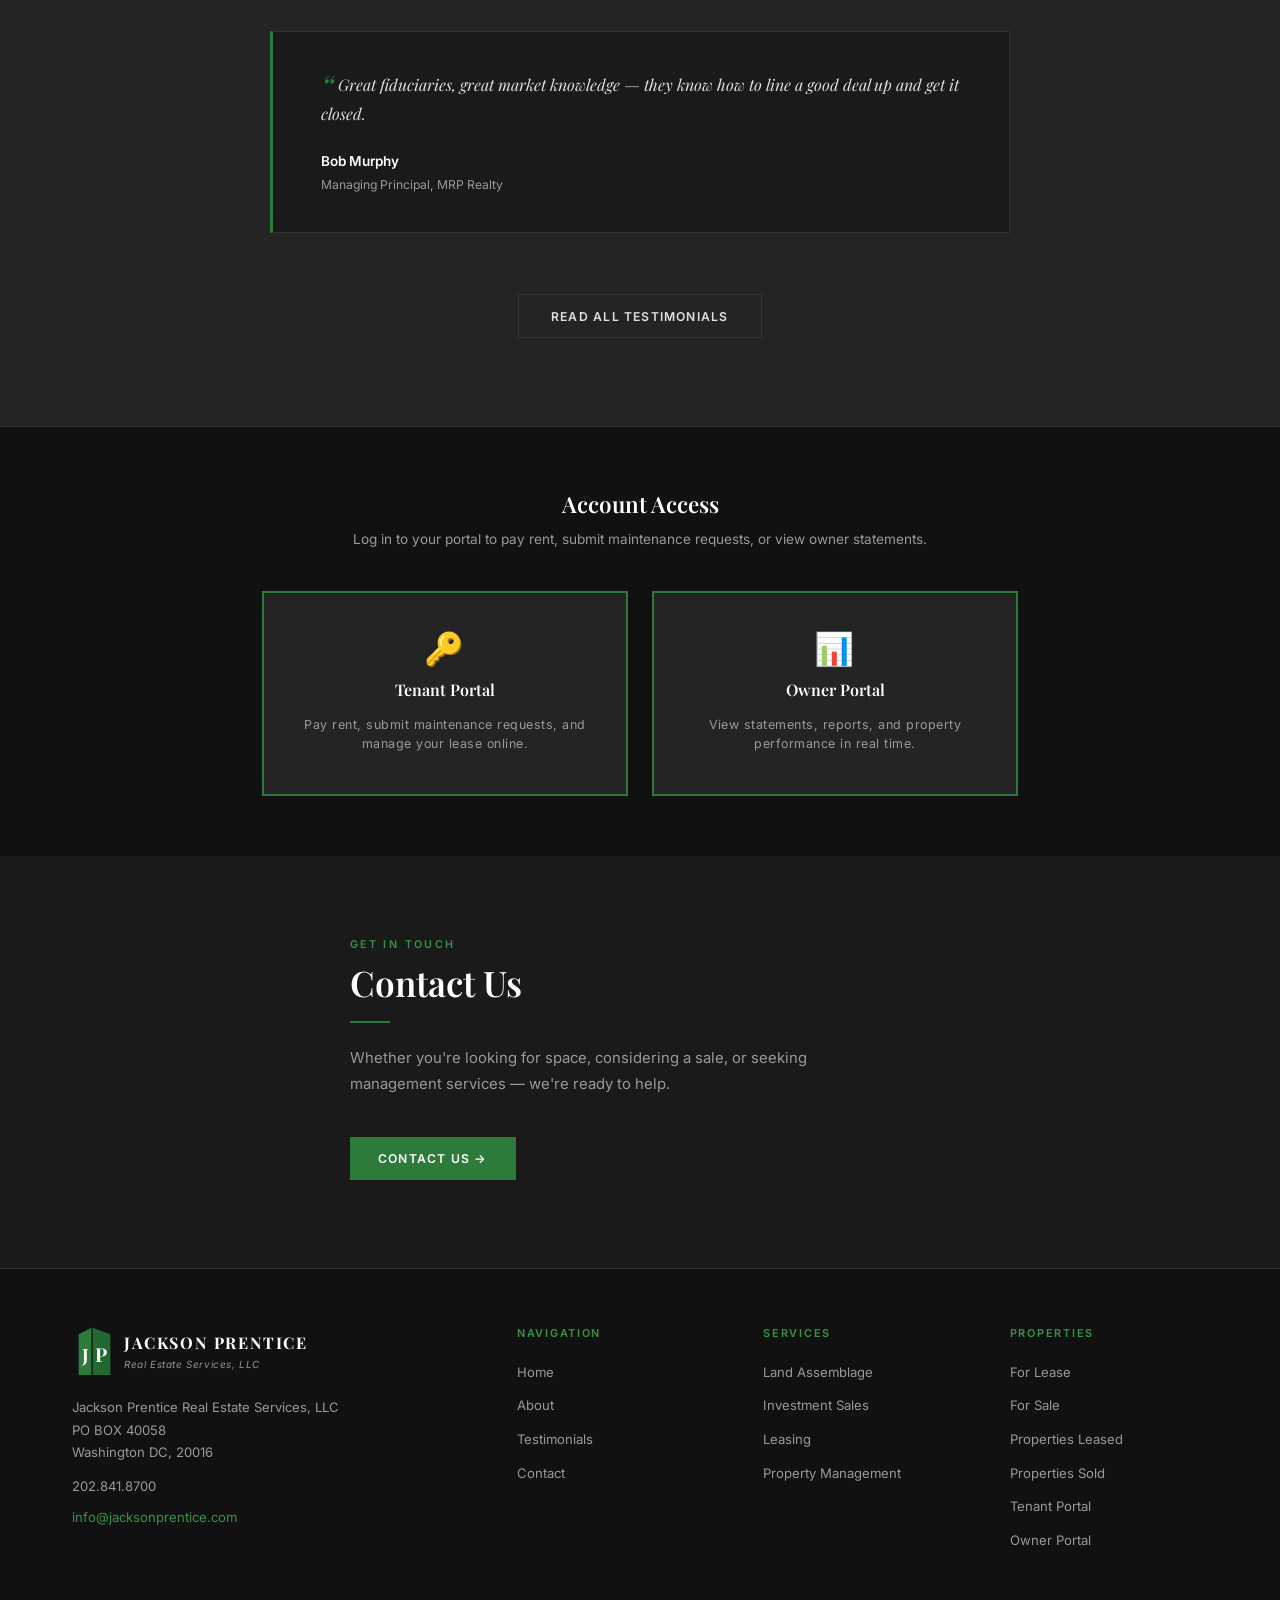
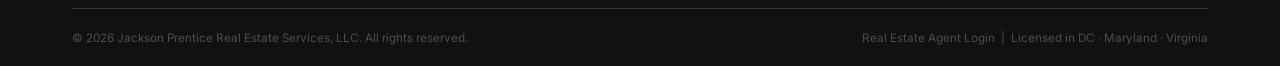
==== commit 4af48f52: "Replace SVG logo with real logo.png across all pages Co-Authored-By: Claude <noreply@anthropic.com>" ====
--- a/index.html
+++ b/index.html
@@ -16,11 +16,7 @@
 <nav>
   <div class="nav-inner">
     <a href="index.html" class="logo">
-      <svg class="logo-icon" viewBox="0 0 56 72" xmlns="http://www.w3.org/2000/svg"><polygon points="9,14 28,4 28,70 9,70" fill="#2d7a3a"/><polygon points="28,4 53,14 53,70 28,70" fill="#236830"/><line x1="28" y1="4" x2="28" y2="70" stroke="#111" stroke-width="1.5"/><text x="18" y="52" font-family="Playfair Display,serif" font-size="28" font-weight="700" fill="white" text-anchor="middle">J</text><text x="41" y="52" font-family="Playfair Display,serif" font-size="28" font-weight="700" fill="white" text-anchor="middle">P</text></svg>
-      <div class="logo-text">
-        <span class="logo-title">Jackson Prentice</span>
-        <span class="logo-sub">Real Estate Services, LLC</span>
-      </div>
+      <img src="logo.png" alt="Jackson Prentice Real Estate Services" class="logo-img">
     </a>
     <ul class="nav-links">
       <li><a href="index.html" class="active">Home</a></li>
--- a/shared.css
+++ b/shared.css
@@ -54,6 +54,10 @@
 .logo { display: flex; align-items: center; gap: 0.9rem; text-decoration: none; }
 .logo-icon {
   width: 48px; height: auto;
+  flex-shrink: 0;
+}
+.logo-img {
+  height: 44px; width: auto;
   flex-shrink: 0;
 }
 .logo-text { display: flex; flex-direction: column; }
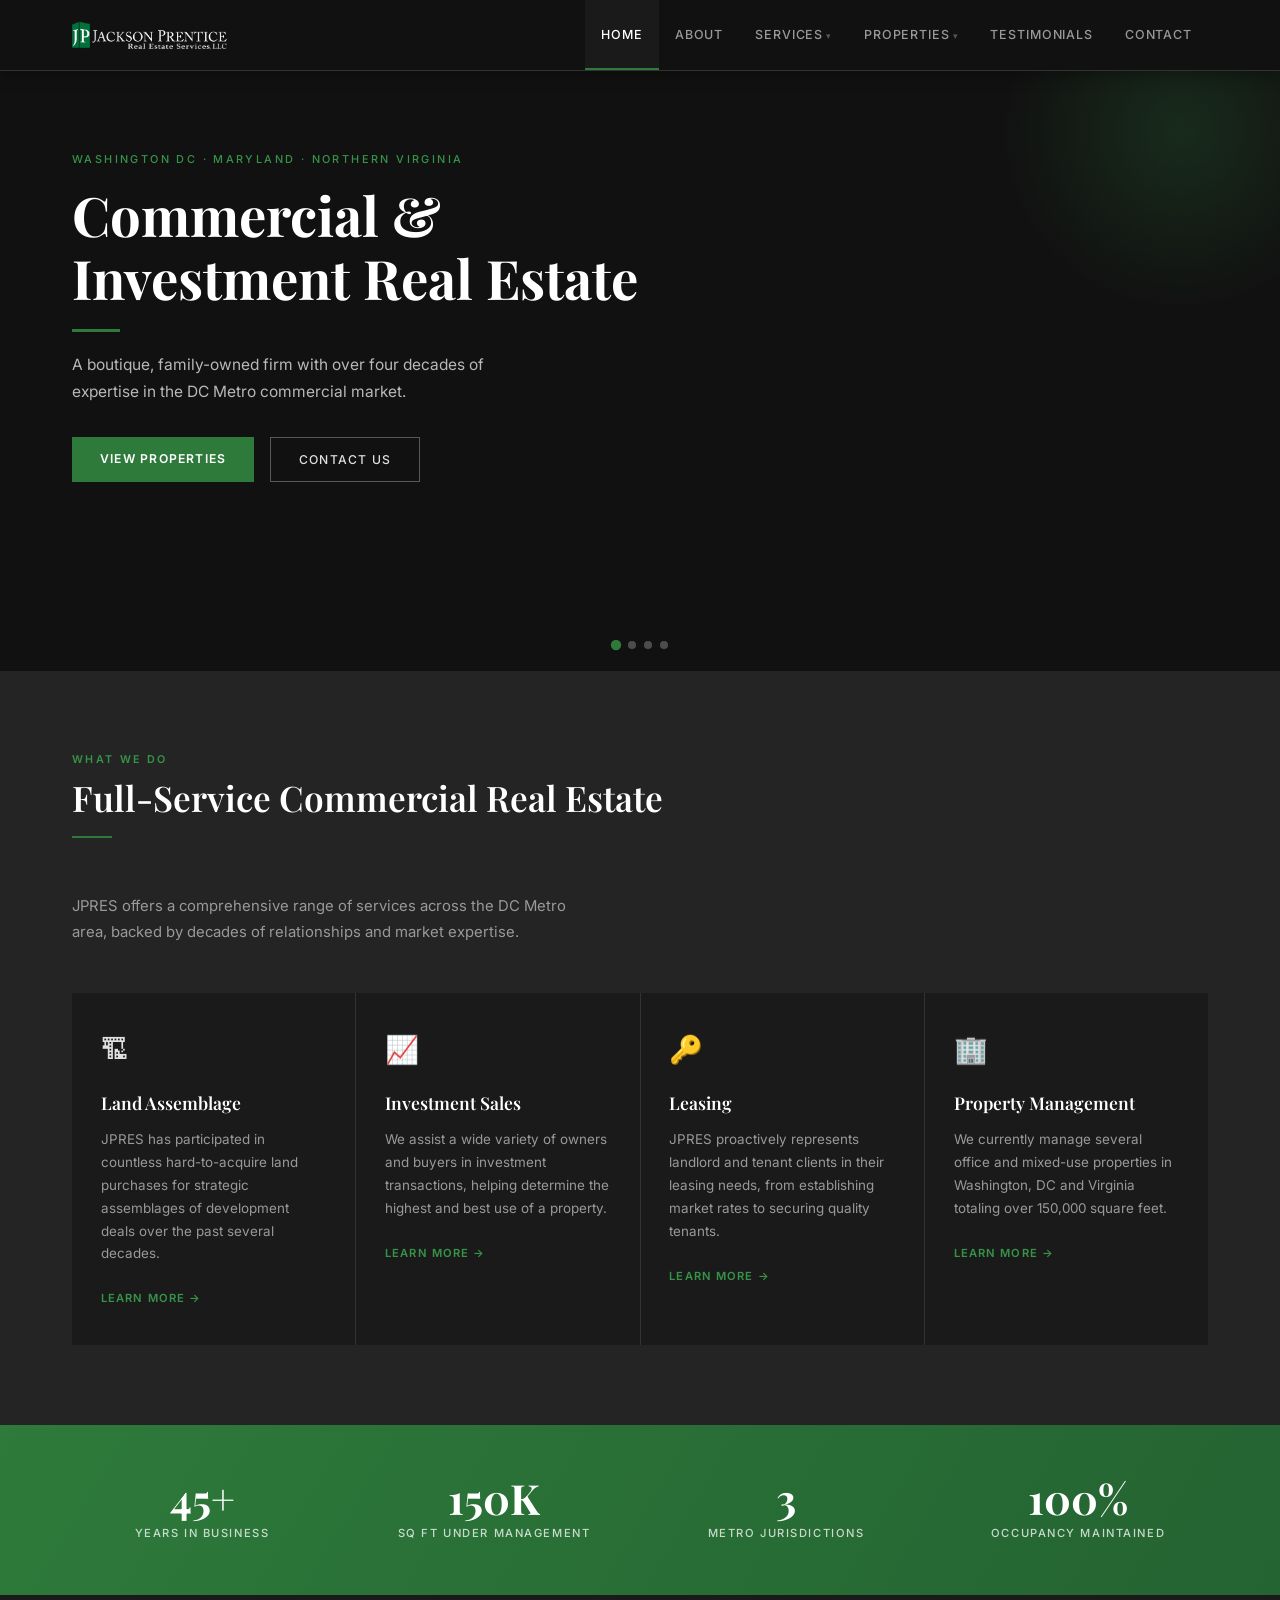
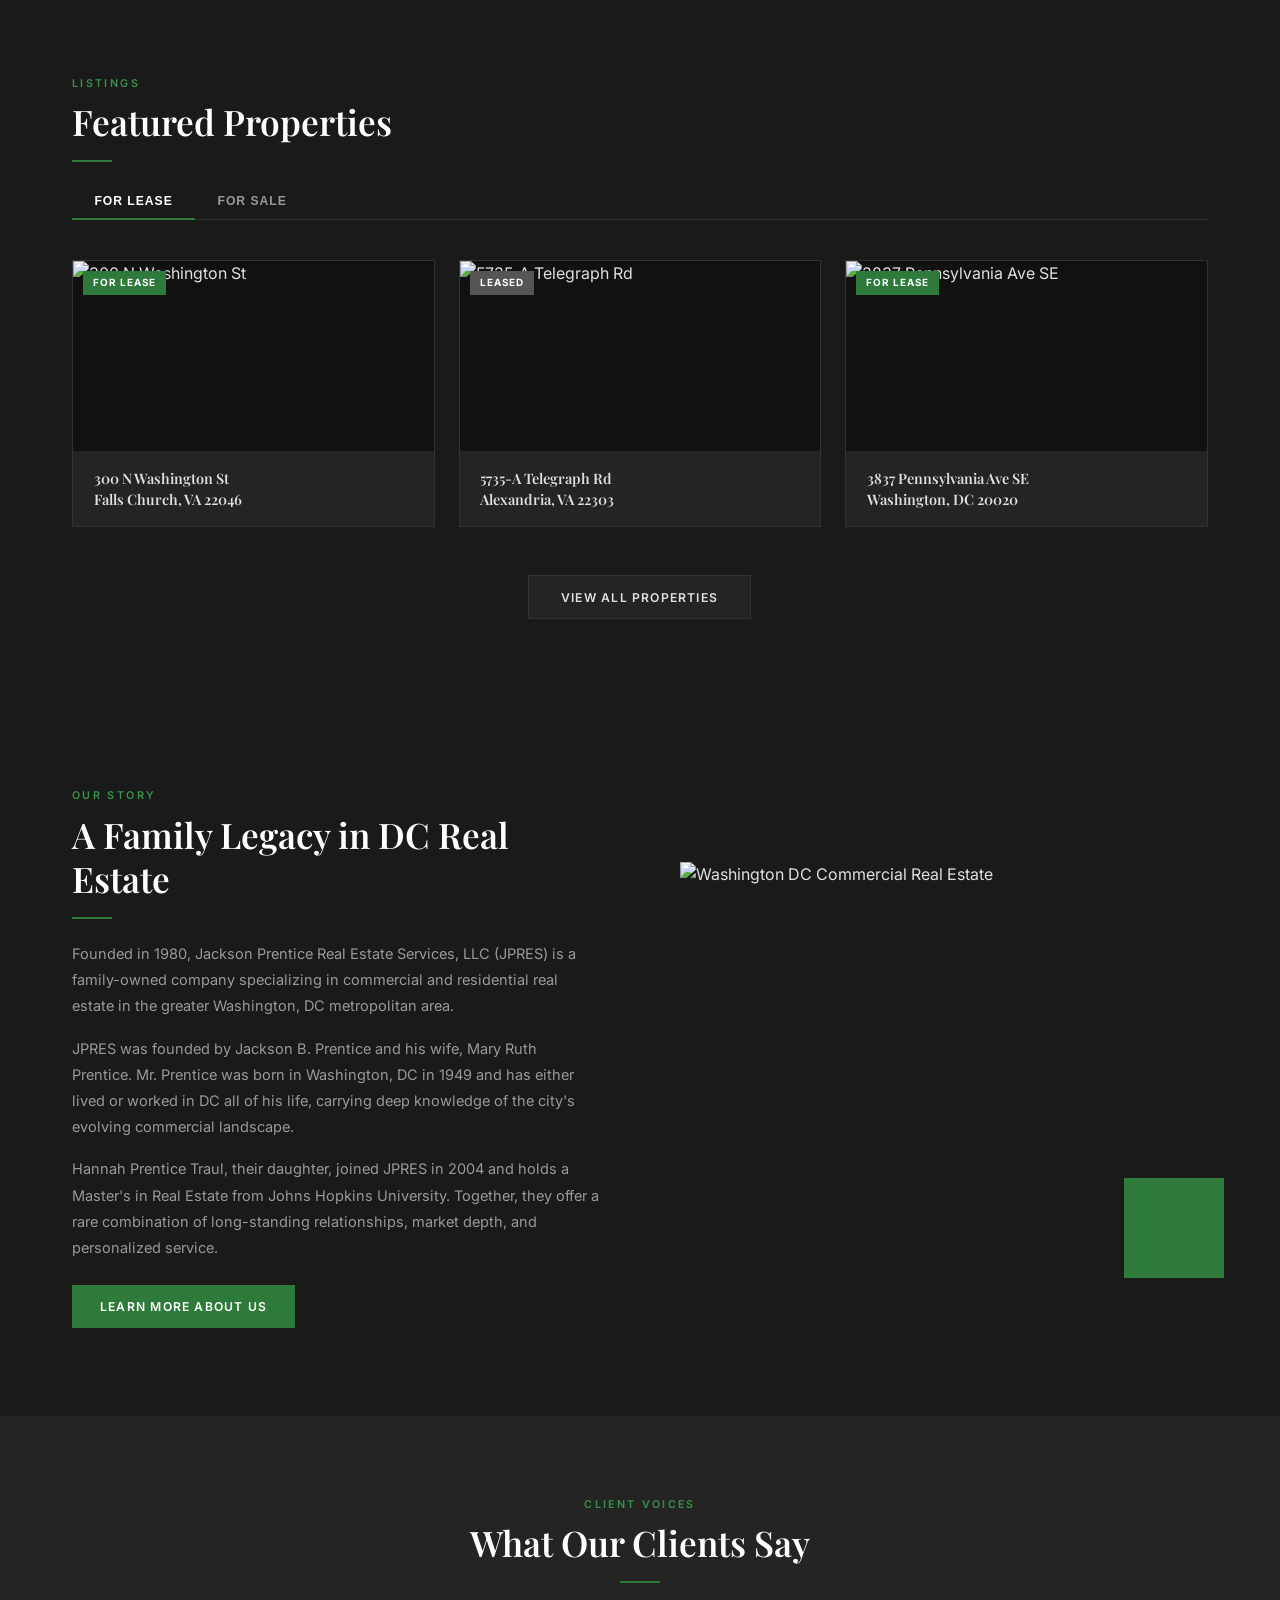
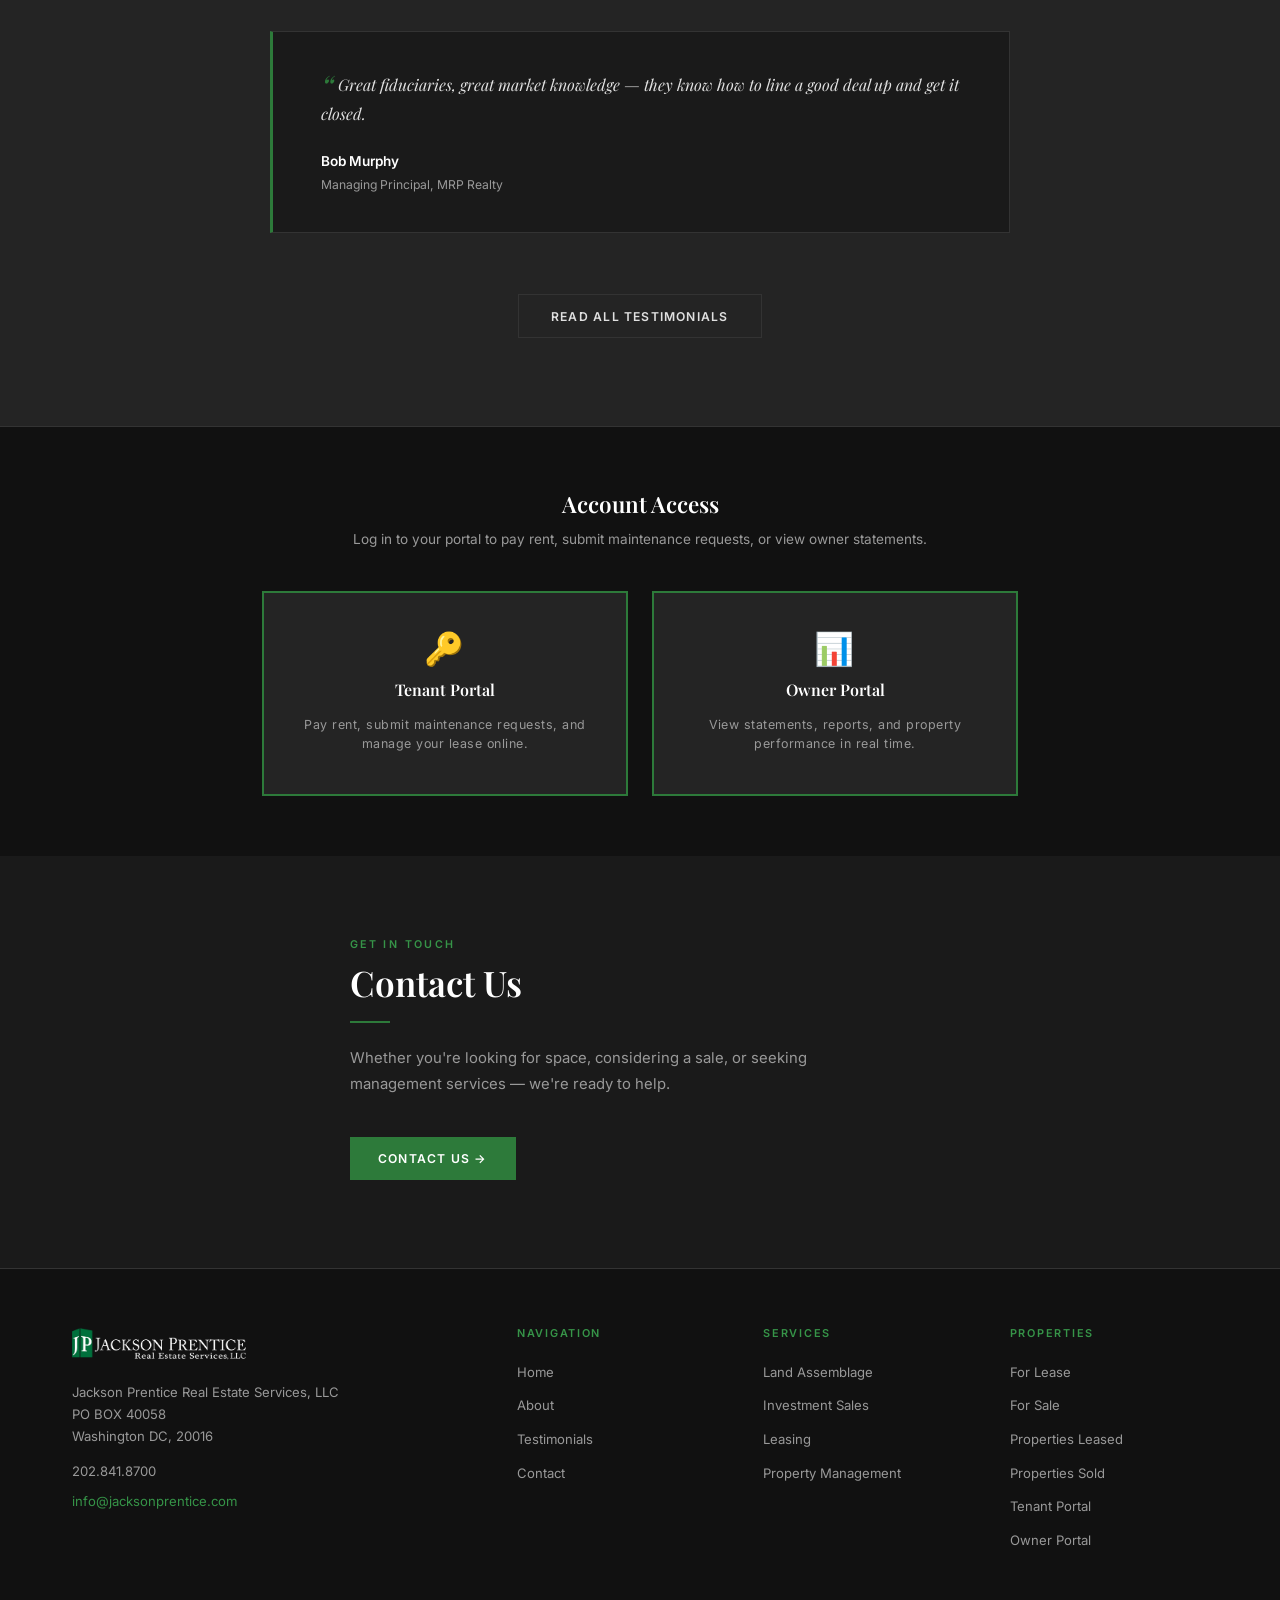
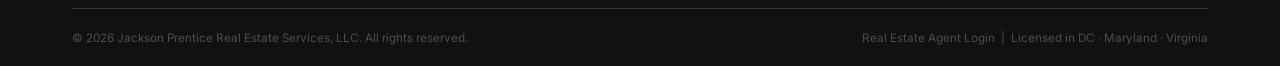
==== commit d197edd8: "Replace footer SVG logo with logo.png across all pages Co-Authored-By: Claude <noreply@anthropic.com" ====
--- a/index.html
+++ b/index.html
@@ -293,11 +293,7 @@
     <div class="footer-grid">
       <div class="footer-brand">
         <div class="footer-logo-row">
-          <svg class="footer-logo-icon" viewBox="0 0 48 62" xmlns="http://www.w3.org/2000/svg"><polygon points="8,11 24,3 24,60 8,60" fill="#2d7a3a"/><polygon points="24,3 46,11 46,60 24,60" fill="#236830"/><line x1="24" y1="3" x2="24" y2="60" stroke="#111" stroke-width="1.5"/><text x="16" y="44" font-family="Playfair Display,serif" font-size="22" font-weight="700" fill="white" text-anchor="middle">J</text><text x="35" y="44" font-family="Playfair Display,serif" font-size="23" font-weight="700" fill="white" text-anchor="middle">P</text></svg>
-          <div>
-            <div class="footer-logo-title">Jackson Prentice</div>
-            <span class="footer-logo-sub">Real Estate Services, LLC</span>
-          </div>
+          <img src="logo.png" alt="Jackson Prentice Real Estate Services" class="footer-logo-img">
         </div>
         <p>Jackson Prentice Real Estate Services, LLC<br>PO BOX 40058<br>Washington DC, 20016</p>
         <p style="margin-top:0.75rem;"><a href="tel:2028418700">202.841.8700</a></p>
--- a/shared.css
+++ b/shared.css
@@ -57,7 +57,7 @@
   flex-shrink: 0;
 }
 .logo-img {
-  height: 44px; width: auto;
+  height: 32px; width: auto;
   flex-shrink: 0;
 }
 .logo-text { display: flex; flex-direction: column; }
@@ -420,6 +420,7 @@
 .footer-grid { display: grid; grid-template-columns: 2fr 1fr 1fr 1fr; gap: 3rem; margin-bottom: 3rem; }
 .footer-logo-row { display: flex; align-items: center; gap: 0.75rem; margin-bottom: 1.2rem; }
 .footer-logo-icon { width: 40px; height: auto; flex-shrink: 0; }
+.footer-logo-img { height: 36px; width: auto; }
 .footer-logo-title { font-family: 'Playfair Display', serif; font-size: 1rem; color: white; font-weight: 700; letter-spacing: 0.1em; text-transform: uppercase; }
 .footer-logo-sub { font-size: 0.62rem; letter-spacing: 0.06em; color: rgba(255,255,255,0.55); font-style: italic; display: block; margin-top: 2px; }
 .footer-brand p { font-size: 0.82rem; line-height: 1.7; margin-bottom: 0.4rem; }
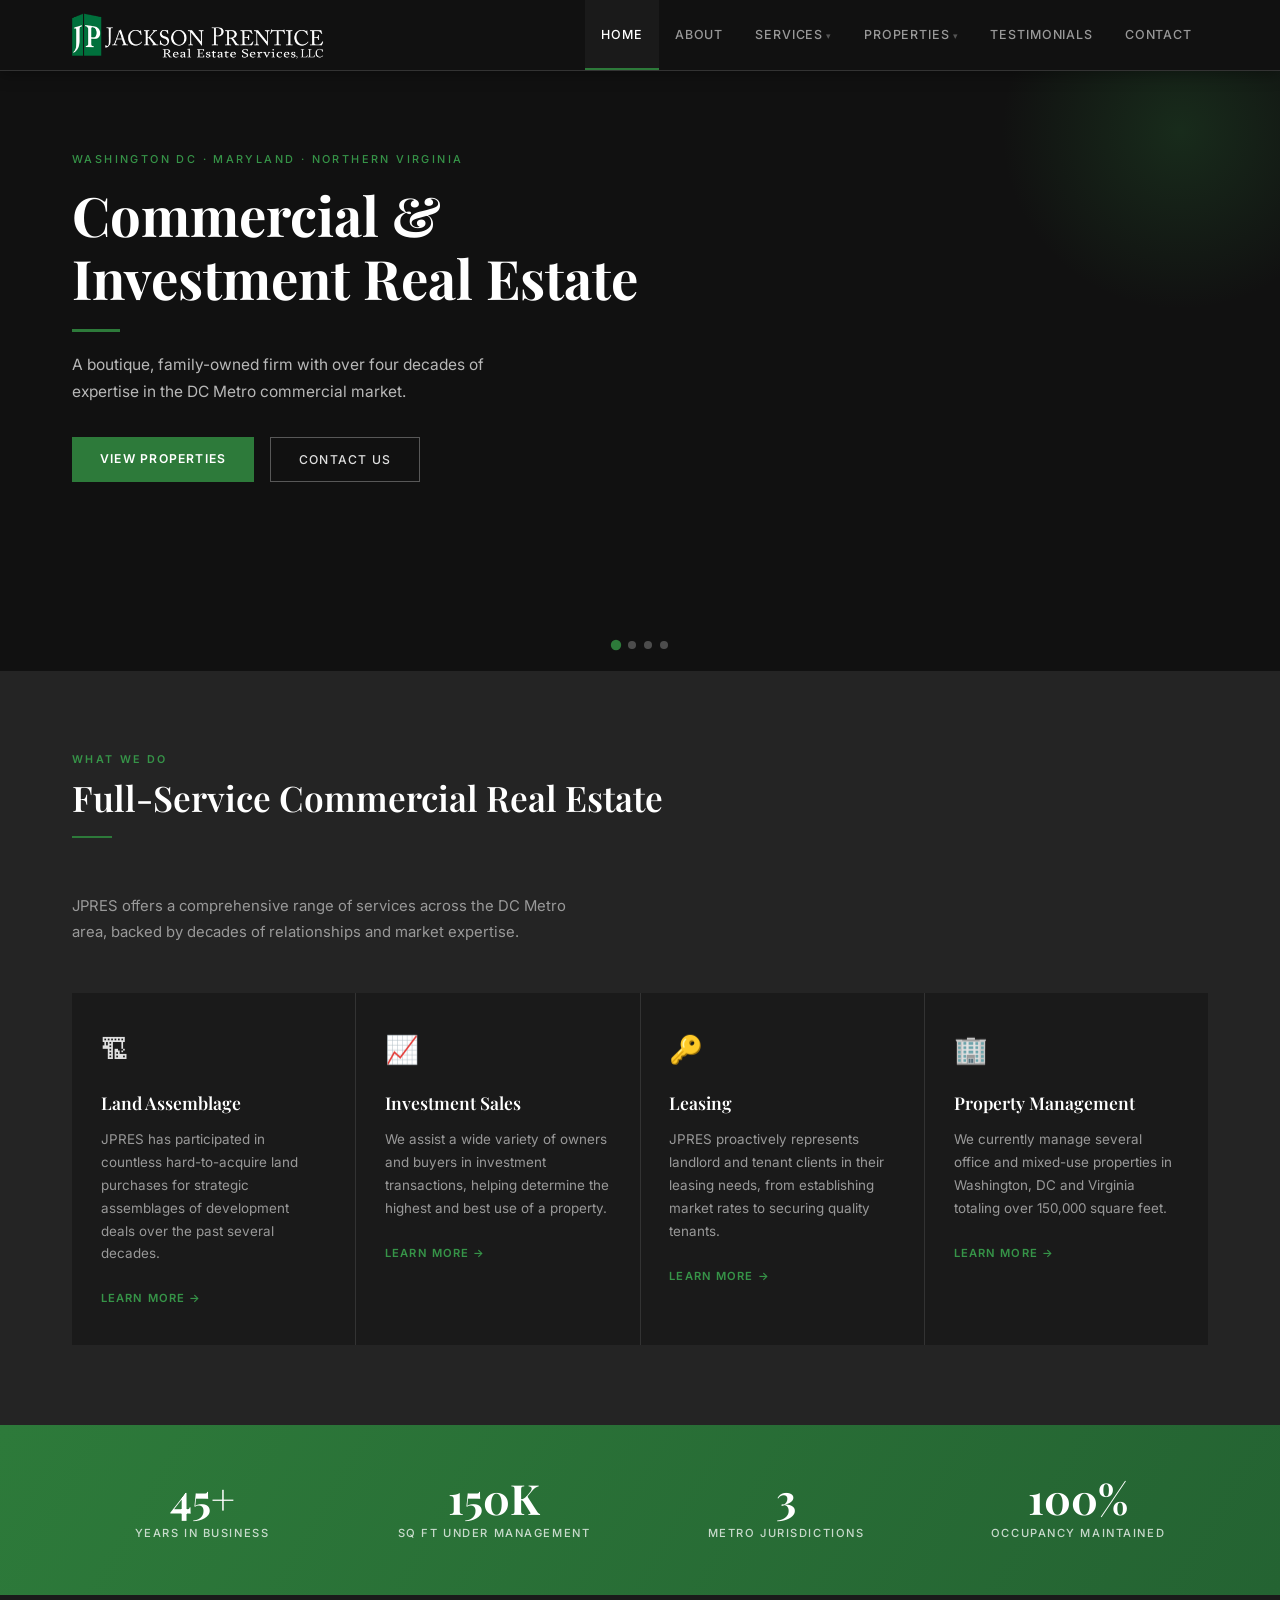
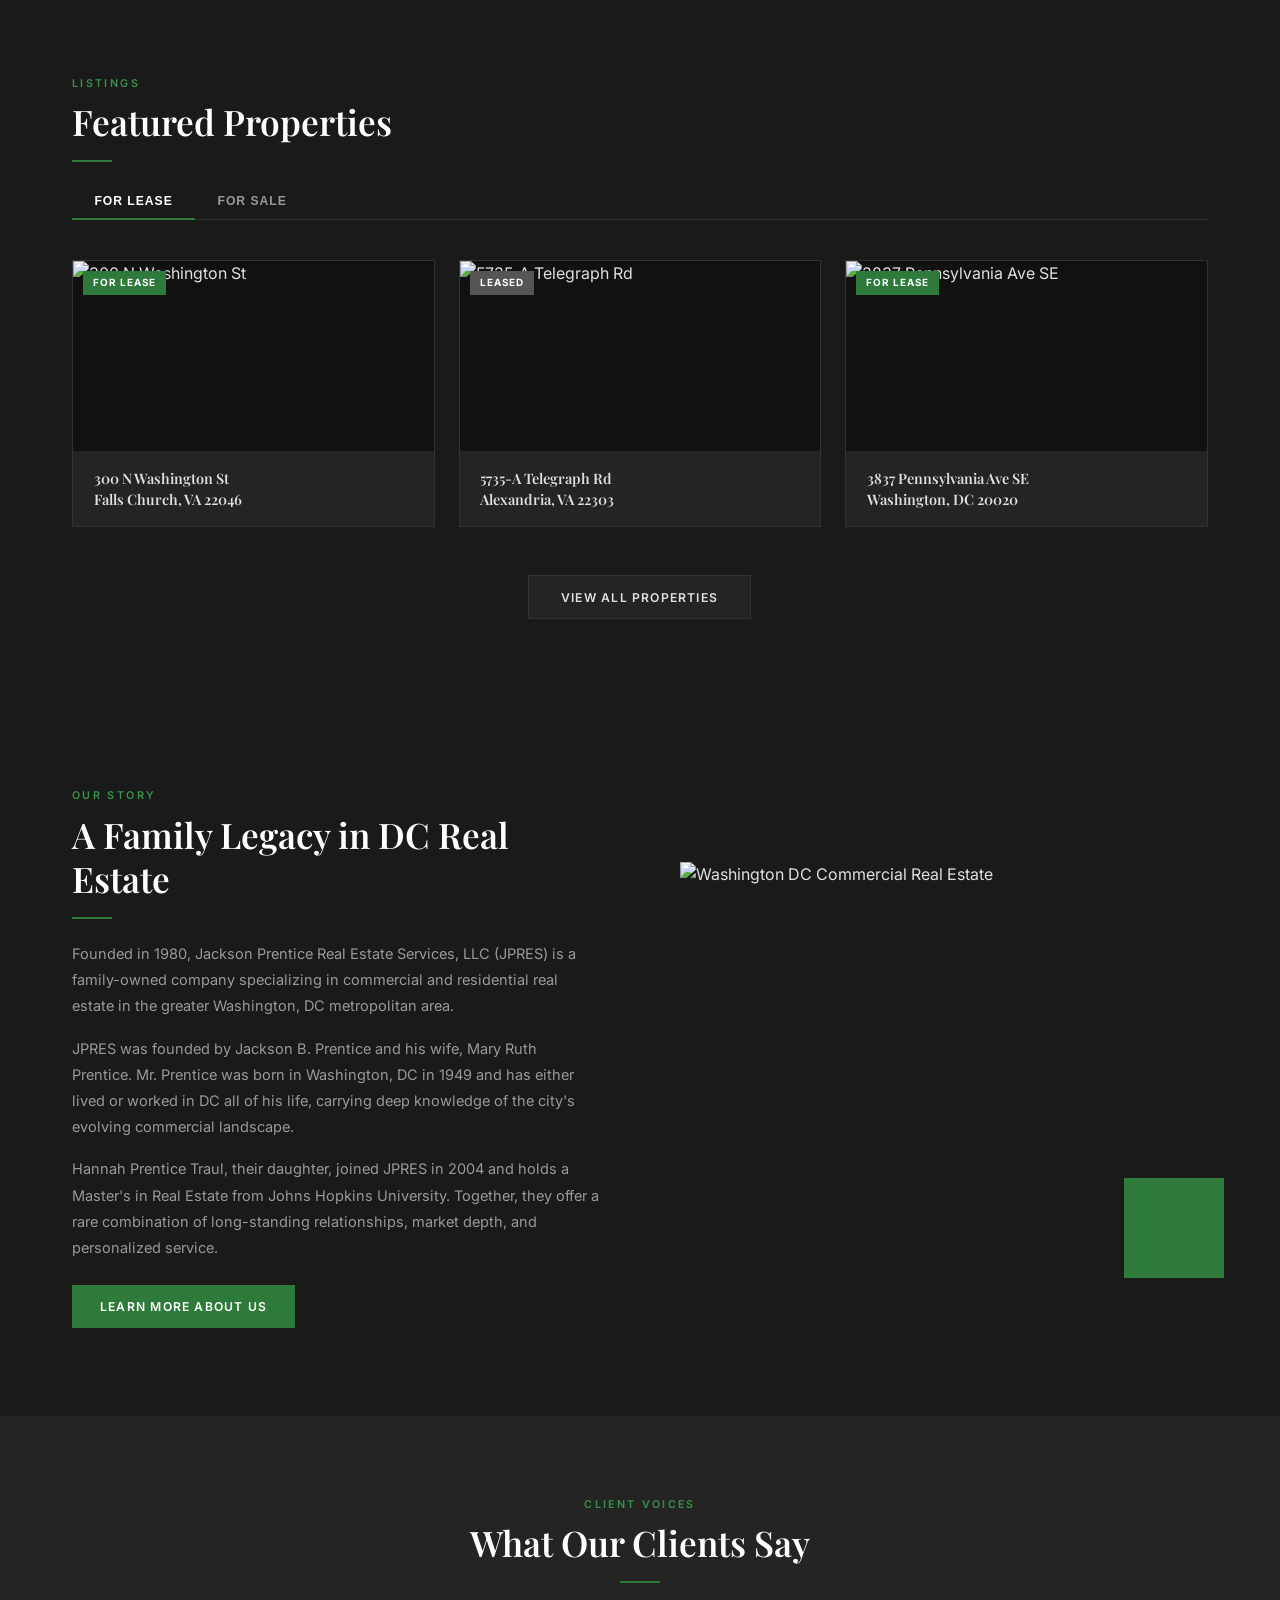
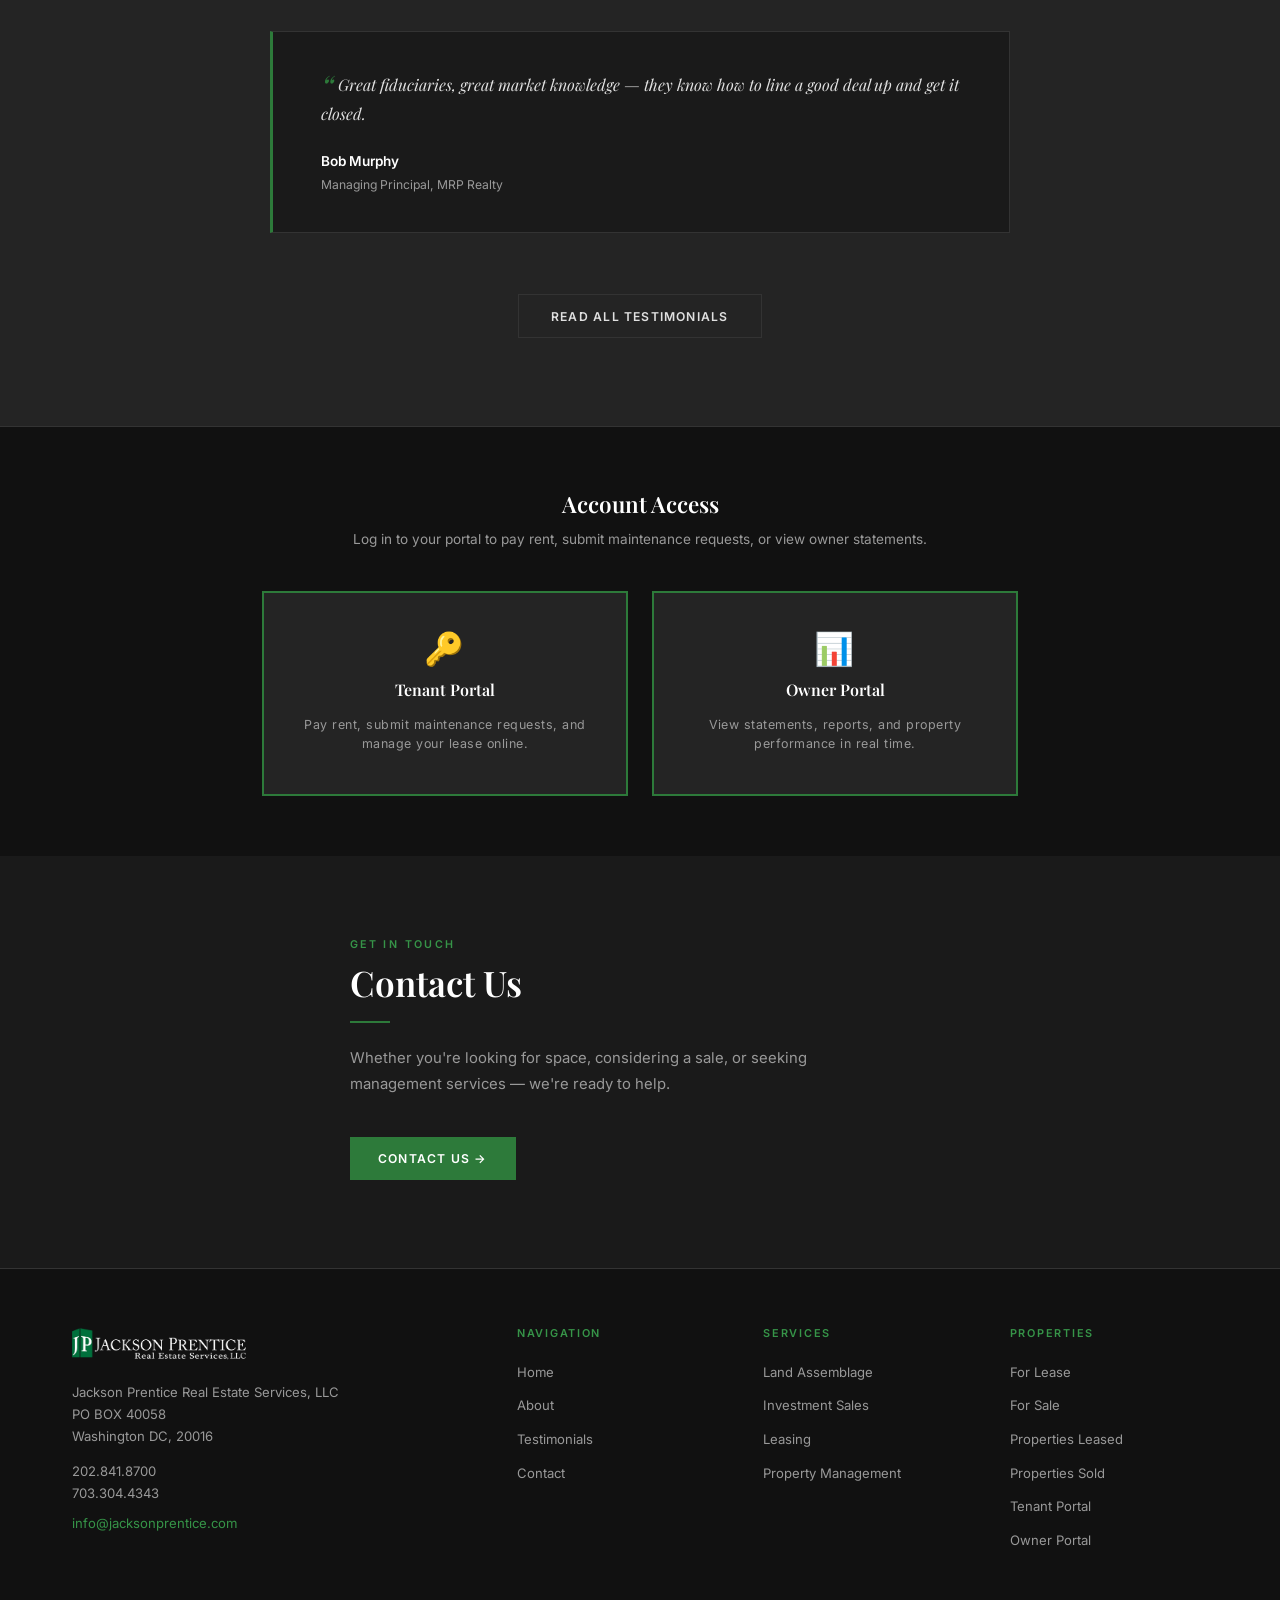
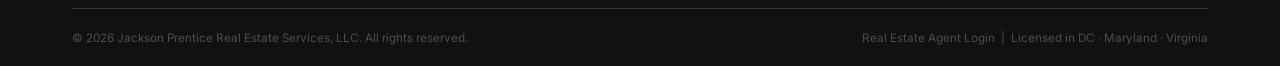
==== commit 04c82a09: "Add 703 number to all footers; remove remaining em dashes from about page Co-Authored-By: Claude <no" ====
--- a/index.html
+++ b/index.html
@@ -296,7 +296,7 @@
           <img src="logo.png" alt="Jackson Prentice Real Estate Services" class="footer-logo-img">
         </div>
         <p>Jackson Prentice Real Estate Services, LLC<br>PO BOX 40058<br>Washington DC, 20016</p>
-        <p style="margin-top:0.75rem;"><a href="tel:2028418700">202.841.8700</a></p>
+        <p style="margin-top:0.75rem;"><a href="tel:2028418700">202.841.8700</a><br><a href="tel:7033044343">703.304.4343</a></p>
         <p style="margin-top:0.5rem;"><a href="mailto:info@jacksonprentice.com" style="color:var(--green-hover);">info@jacksonprentice.com</a></p>
       </div>
       <div class="footer-col">
--- a/shared.css
+++ b/shared.css
@@ -57,7 +57,7 @@
   flex-shrink: 0;
 }
 .logo-img {
-  height: 32px; width: auto;
+  height: 52px; width: auto;
   flex-shrink: 0;
 }
 .logo-text { display: flex; flex-direction: column; }
